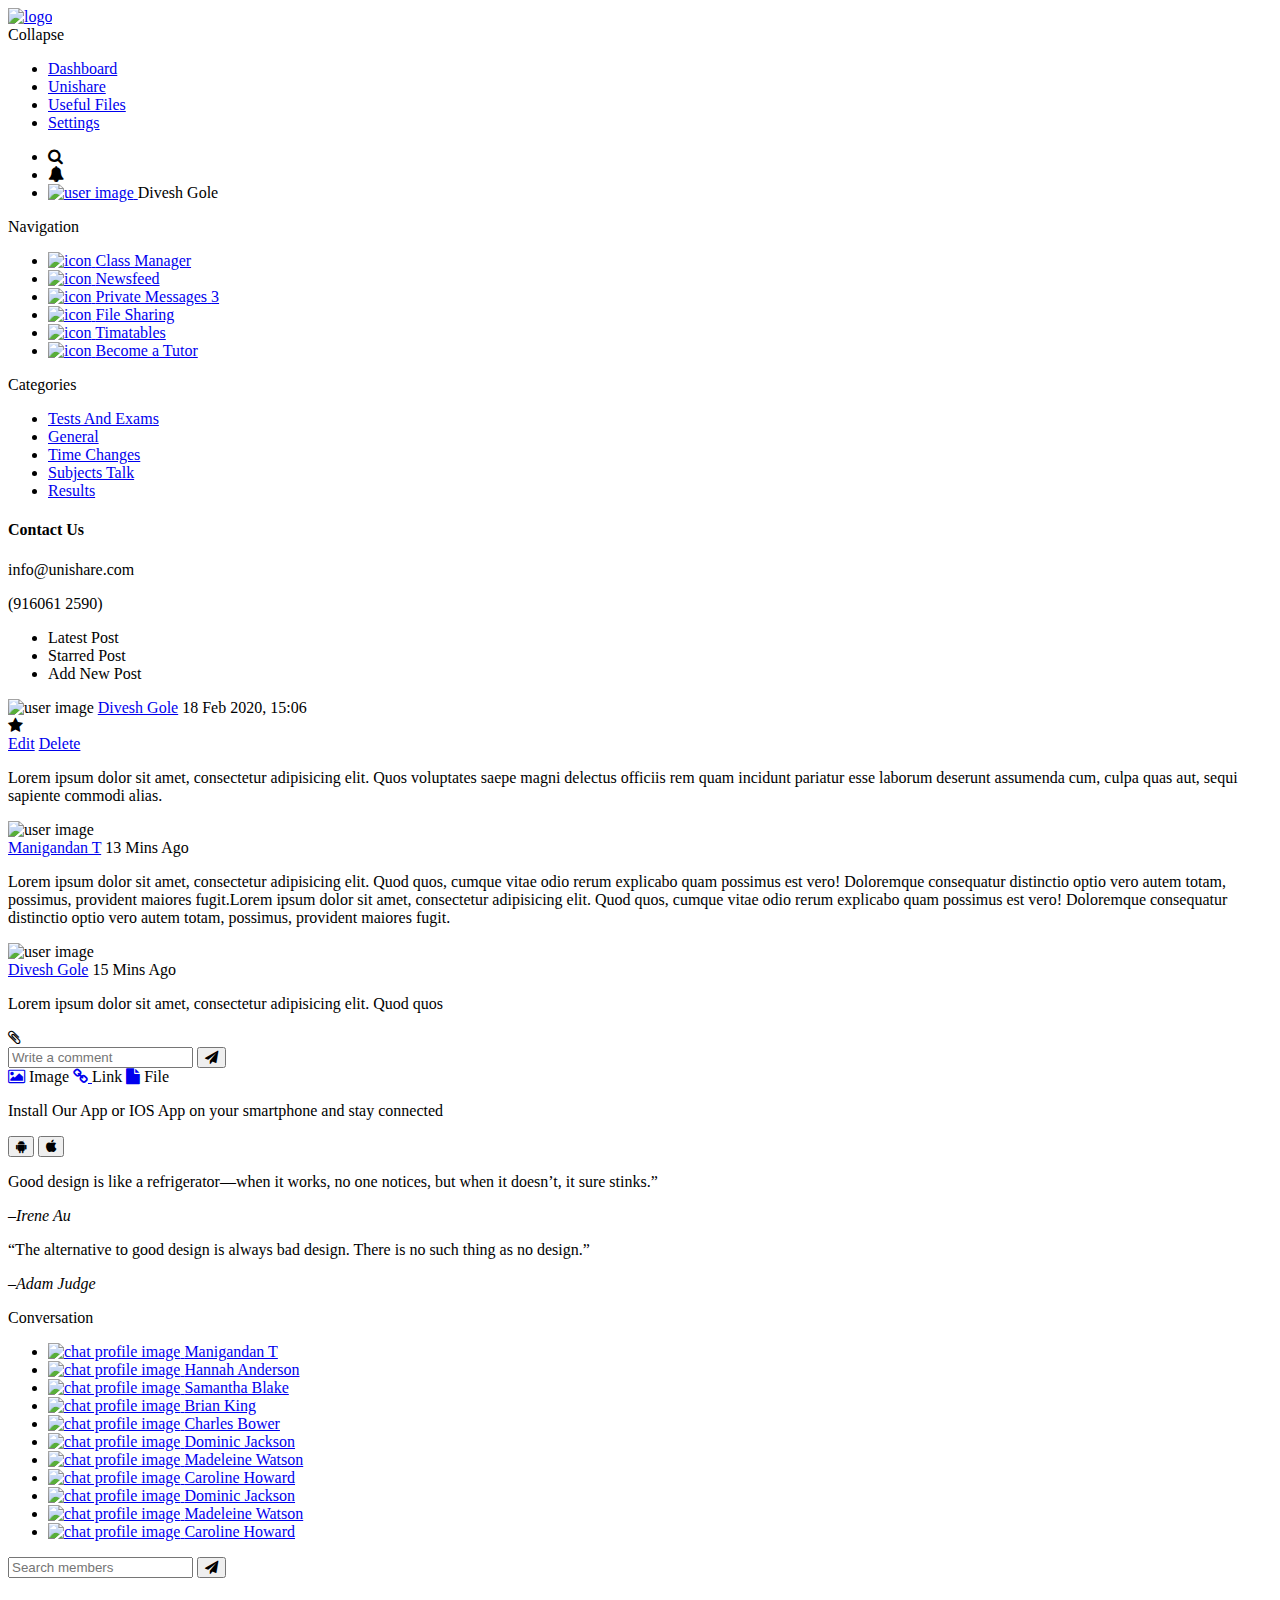
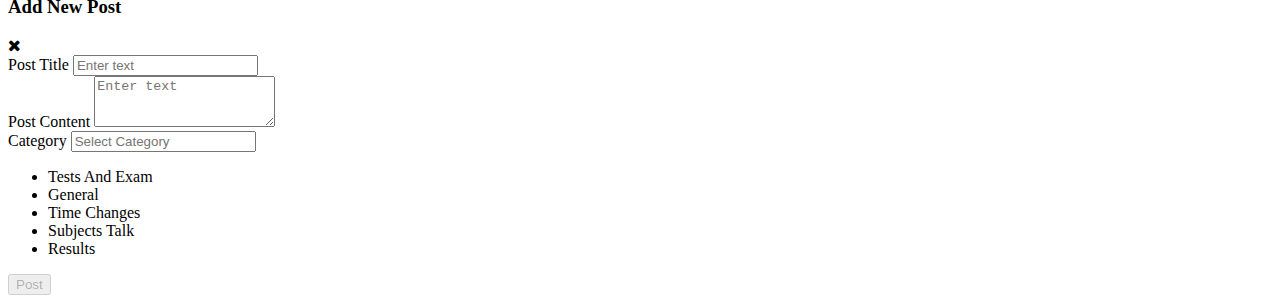
==== index.html @ 1795cf2d "Add files via upload" ====
<!DOCTYPE html>
<html lang="en">

<head>
    <title>Dashboard</title>

    <meta charset="UTF-8">
    <meta name="viewport" content="width=device-width, initial-scale=1">

    <link href="https://stackpath.bootstrapcdn.com/font-awesome/4.7.0/css/font-awesome.min.css" rel="stylesheet">
    <link href="css/owl.carousel.min.css" rel="stylesheet">
    <link href="css/owl.theme.default.min.css" rel="stylesheet">
    <link href="css/style.css" rel="stylesheet">
    <link href="css/responsive.css" rel="stylesheet">

</head>

<body>

    <div class="dashboard-wrap">
        <!-- Top Header -->
        <div class="dashboard-top-nav">
            <header>
                <nav class="d-flex align-items-center">
                    <div class="nav-block nav-block-1">
                        <div class="nav-block-wrap d-flex align-items-center">
                            <div class="db-logo">
                                <div class="db-logo-wrap">
                                    <a href="index.html"><img src="img/db-logo.png" alt="logo"></a>
                                </div>
                            </div>
                            <div class="db-collapse">
                                <div class="db-collapse-wrap d-flex align-items-center">
                                    <div class="collapse-icon">
                                        <span class="icon-bar"></span>
                                        <span class="icon-bar"></span>
                                        <span class="icon-bar"></span>
                                    </div>
                                    <div class="collapse-label text-uppercase">Collapse</div>
                                </div>
                            </div>
                        </div>
                    </div>
                    <div class="nav-block nav-block-2">
                        <div class="nav-block-wrap">
                            <div class="navbar-menu">
                                <ul class="d-flex align-items-center">
                                    <li class="active menu-item text-uppercase"><a href="#">Dashboard</a></li>
                                    <li class="menu-item text-uppercase"><a href="#">Unishare</a></li>
                                    <li class="menu-item text-uppercase"><a href="#">Useful Files</a></li>
                                    <li class="menu-item text-uppercase"><a href="#">Settings</a></li>
                                </ul>
                            </div>
                        </div>
                    </div>
                    <div class="nav-block nav-block-3">
                        <div class="nav-block-wrap">
                            <div class="navbar-menu">
                                <ul class="d-flex align-items-center justify-content-end">
                                    <li class="menu-item text-uppercase"><i class="fa fa-search" aria-hidden="true"></i></li>
                                    <li class="menu-item text-uppercase"><i class="fa fa-bell" aria-hidden="true"></i></li>
                                    <li class="menu-item text-uppercase d-flex align-items-center header-user-det p-l-15 p-0">
                                        <span class="user-image">
                                            <a href="#">
                                                <img src="img/lp-hero-img-2.jpeg" alt="user image">
                                            </a>
                                        </span>
                                        <span class="user-name">Divesh Gole</span>
                                    </li>
                                </ul>
                            </div>
                        </div>
                    </div>
                </nav>
            </header>
        </div>
        <!-- Top Header End -->

        <!-- Dashboard Sidebar & Content -->
        <div class="db-body-wrap">
            <div class="db-body-container">
                <!-- Dashboard Sidebar -->
                <div class="db-sidebar-wrap">
                    <div class="db-sidebar-container">
                        <div class="sidebar-content">
                            <!-- List Container -->
                            <div class="sidebar-list-wrap">
                                <div class="sidebar-list-header">
                                    <div class="sidebar-header-wrap">
                                        <p class="m-0 text-uppercase">Navigation</p>
                                    </div>
                                </div>
                                <div class="sidebar-list-content">
                                    <ul>
                                        <li><a href="#"><img src="img/class-manager-icon.png" alt="icon"> <span>Class Manager</span></a></li>
                                        <li class="active"><a href="#"><img src="img/newsfeed-icon.png" alt="icon"> <span>Newsfeed</span></a></li>
                                        <li><a href="#"><img src="img/message-icon.png" alt="icon"> <span>Private Messages</span> <span class="notify-label">3</span></a></li>
                                        <li><a href="#"><img src="img/file-sharing-icon.png" alt="icon"> <span>File Sharing</span></a></li>
                                        <li><a href="#"><img src="img/timetable-icon.png" alt="icon"> <span>Timatables</span></a></li>
                                        <li><a href="#"><img src="img/tutor-icon.png" alt="icon"> <span>Become a Tutor</span></a></li>
                                    </ul>
                                </div>
                            </div>
                            <!-- List Container End -->

                            <!-- List Container -->
                            <div class="sidebar-list-wrap" id="categories">
                                <div class="sidebar-list-header">
                                    <div class="sidebar-header-wrap">
                                        <p class="m-0 text-uppercase">Categories</p>
                                    </div>
                                </div>
                                <div class="sidebar-list-content">
                                    <ul>
                                        <li><a href="#"><span class="category-label"></span> <span>Tests And Exams</span></a></li>
                                        <li><a href="#"><span class="category-label"></span> <span>General</span></a></li>
                                        <li><a href="#"><span class="category-label"></span> <span>Time Changes</span> </a></li>
                                        <li><a href="#"><span class="category-label"></span> <span>Subjects Talk</span></a></li>
                                        <li><a href="#"><span class="category-label"></span> <span>Results</span></a></li>
                                    </ul>
                                </div>
                            </div>
                            <!-- List Container End -->

                            <div class="sidebar-footer">
                                <div class="sidebar-footer-wrap">
                                    <h4 class="text-uppercase">Contact Us</h4>
                                    <div>
                                        <p class="text-yppercase">info@unishare.com</p>
                                        <p>(916061 2590)</p>
                                    </div>
                                </div>
                            </div>
                        </div>
                    </div>
                </div>
                <!-- Dashboard Sidebar End -->

                <!-- Dashboard Content -->
                <div class="db-content-wrap">
                    <div class="db-content-container">

                        <!-- Dashboard Content Header -->
                        <div class="db-content-header">
                            <div class="db-content-header-wrap d-flex justify-content-between align-items-center">
                                <div class="db-content-post-options">
                                    <ul>
                                        <li class="active"><span class="text-uppercase">Latest Post</span></li>
                                        <li><span class="text-uppercase">Starred Post</span></li>
                                        <li class="add-new-post-btn"><span class="text-uppercase">Add New Post</span></li>
                                    </ul>
                                </div>
                                <div class="db-content-post-view-change d-flex align-items-center">
                                    <div class="post-grid-view active" title="Grid View">
                                        <div><span></span> <span></span></div>
                                        <div><span></span> <span></span></div>
                                        <div><span></span> <span></span></div>
                                    </div>
                                    <div class="post-list-view" title="List View">
                                        <div><span></span></div>
                                        <div><span></span></div>
                                        <div><span></span></div>
                                    </div>
                                </div>
                            </div>
                        </div>
                        <!-- Dashboard Content Header End -->

                        <!-- Dashboard Content Body -->
                        <div class="db-content-body">
                            <div class="db-content-body-wrap d-flex">

                                <!-- Post Content Card Block -->
                                <div class="db-content-post-block">

                                    <!-- Post Card Block -->
                                    <div class="post-block-wrap">
                                        <div class="card">
                                            <!-- Card Header -->
                                            <div class="card-header">
                                                <div class="post-author-det-wrap d-flex align-items-center justify-content-between">
                                                    <div class="post-author-det d-flex align-items-center">
                                                        <span class="author-image"><img src="img/thumbnail-img-7.jpeg" alt="user image"></span>
                                                        <span class="author-name text-capitalise"><a href="#">Divesh Gole</a></span>
                                                        <span class="post-date text-uppercase">18 Feb 2020, 15:06</span>
                                                    </div>
                                                    <div class="post-sub-det d-flex align-items-center">
                                                        <span class="post-star"><i class="fa fa-star" aria-hidden="true"></i></span>
                                                        <span class="post-category general"></span>
                                                        <span class="post-other-opt">
                                                            <div class="post-other-icon d-flex align-items-center">
                                                                <span></span>
                                                                <span></span>
                                                                <span></span>
                                                            </div>
                                                            <div class="post-opt-wrap">
                                                                <div class="post-opt-container">
                                                                    <span><a href="#">Edit</a></span>
                                                                    <span><a href="#">Delete</a></span>
                                                                </div>
                                                            </div>
                                                        </span>
                                                    </div>
                                                </div>
                                            </div>
                                            <!-- Card Header Ends -->

                                            <!-- Card Content -->
                                            <div class="card-content">
                                                <div class="post-content-wrap">
                                                    <p>Lorem ipsum dolor sit amet, consectetur adipisicing elit. Quos voluptates saepe magni delectus officiis rem quam incidunt pariatur esse laborum deserunt assumenda cum, culpa quas aut, sequi sapiente commodi alias.</p>
                                                </div>
                                            </div>
                                            <!-- Card Content Ends -->

                                            <!-- Card Comment -->
                                            <div class="card-comment">
                                                <div class="post-user-comment">
                                                    <!-- Comment Block View -->
                                                    <div class="comment-author-det d-flex">
                                                        <span class="author-image"><img src="img/thumbnail-img-2.jpg" alt="user image"></span>
                                                        <div class="commented-user-det">
                                                            <span class="comment-author-name text-capitalise"><a href="#">Manigandan T</a></span>
                                                            <span class="comment-date text-uppercase">13 Mins Ago</span>
                                                        </div>
                                                        <div class="commented-text">
                                                            <p>Lorem ipsum dolor sit amet, consectetur adipisicing elit. Quod quos, cumque vitae odio rerum explicabo quam possimus est vero! Doloremque consequatur distinctio optio vero autem totam, possimus, provident maiores fugit.Lorem ipsum dolor sit amet, consectetur adipisicing elit. Quod quos, cumque vitae odio rerum explicabo quam possimus est vero! Doloremque consequatur distinctio optio vero autem totam, possimus, provident maiores fugit.</p>
                                                        </div>
                                                    </div>
                                                    <!-- Comment Block View End -->
                                                    <!-- Comment Block View -->
                                                    <div class="comment-author-det d-flex">
                                                        <span class="author-image"><img src="img/thumbnail-img-1.jpeg" alt="user image"></span>
                                                        <div class="commented-user-det">
                                                            <span class="comment-author-name text-capitalise"><a href="#">Divesh Gole</a></span>
                                                            <span class="comment-date text-uppercase">15 Mins Ago</span>
                                                        </div>
                                                        <div class="commented-text">
                                                            <p>Lorem ipsum dolor sit amet, consectetur adipisicing elit. Quod quos</p>

                                                        </div>
                                                    </div>
                                                    <!-- Comment Block View End -->

                                                </div>
                                                <div class="comment-textarea-field">
                                                    <div class="comment-textarea-wrap d-flex align-items-center">
                                                        <div class="add-attachments">
                                                            <span class="d-flex align-items-center justify-content-center" title="Add attachment"><i class="fa fa-paperclip" aria-hidden="true"></i></span>
                                                        </div>
                                                        <div class="comment-form d-flex align-items-stretch">
                                                            <input type="text" class="form-control" placeholder="Write a comment">
                                                            <button type="submit" class="btn submit-comment"><i class="fa fa-paper-plane" aria-hidden="true"></i></button>
                                                        </div>
                                                        <div class="attachment-opt-wrap d-flex align-items-center">
                                                            <span class="attach-opt d-flex align-items-center justify-content-center">
                                                                <a href="#"><i class="fa fa-picture-o" aria-hidden="true"></i></a>
                                                                <span class="tooltip">Image</span>
                                                            </span>
                                                            <span class="attach-opt d-flex align-items-center justify-content-center">
                                                                <a href="#"><i class="fa fa-link" aria-hidden="true"></i>
                                                                </a>
                                                                <span class="tooltip">Link</span></span>
                                                            <span class="attach-opt d-flex align-items-center justify-content-center">
                                                                <a href="#"><i class="fa fa-file" aria-hidden="true"></i></a>
                                                                <span class="tooltip">File</span>
                                                            </span>
                                                        </div>
                                                    </div>
                                                </div>
                                            </div>
                                            <!-- Card Comment Ends -->
                                        </div>
                                    </div>
                                    <!-- Post Card Block End -->
                                </div>
                                <!-- Post Content Card Block End -->

                                <!-- Side Content Block -->
                                <div class="db-content-side-block">
                                    <div class="db-content-side-block-wrap">

                                        <!-- Slider Card Block -->
                                        <div class="side-block-wrap">
                                            <div class="card install-app-card">
                                                <div class="card-content p-0">
                                                    <div class="owl-carousel text-center side-block-carousel">
                                                        <div class="install-app-block text-center">
                                                            <p class="text-uppercase">Install Our App or IOS App on your smartphone and stay connected</p>
                                                            <div class="btn-group d-flex justify-content-center">
                                                                <button type="button" class="btn btn-android"><i class="fa fa-android" aria-hidden="true"></i></button>
                                                                <button type="button" class="btn btn-ios"><i class="fa fa-apple" aria-hidden="true"></i></button>
                                                            </div>
                                                        </div>
                                                        <div class="install-app-block text-center quote-text">
                                                            <p class="text-uppercase">Good design is like a refrigerator—when it works, no one notices, but when it doesn’t, it sure stinks.”</p>
                                                            <p><em>–Irene Au</em></p>
                                                        </div>
                                                        <div class="install-app-block text-center quote-text">
                                                            <p class="text-uppercase">“The alternative to good design is always bad design. There is no such thing as no design.”</p>
                                                            <p><em> –Adam Judge</em></p>
                                                        </div>
                                                    </div>
                                                </div>
                                            </div>
                                        </div>
                                        <!-- Slider Card Block End -->

                                        <!-- Conversation Block -->
                                        <div class="chat-list-wrap">
                                            <div class="chat-list-container">
                                                <div class="people-list-wrap">
                                                    <!-- Chat List Header Block -->
                                                    <div class="chat-list-header">
                                                        <p class="text-uppercase m-0">Conversation</p>
                                                    </div>
                                                    <!-- Chat List Header Block End -->
                                                    
                                                    <!-- Chat List View Block -->
                                                    <div class="chat-list-view">
                                                        <ul>
                                                            <li>
                                                                <a href="#" class="d-flex align-items-center justify-content-between">
                                                                    <span class="d-flex align-items-center">
                                                                        <span class="chat-image"><img src="img/avatar-1.png" alt="chat profile image"></span>
                                                                        <span class="chat-name">Manigandan T</span>
                                                                    </span>
                                                                    <span class="chat-present online"></span>
                                                                </a>
                                                            </li>
                                                            <li>
                                                                <a href="#" class="d-flex align-items-center justify-content-between">
                                                                    <span class="d-flex align-items-center">
                                                                        <span class="chat-image"><img src="img/avatar-2.png" alt="chat profile image"></span>
                                                                        <span class="chat-name">Hannah Anderson</span>
                                                                    </span>
                                                                    <span class="chat-present online"></span>
                                                                </a>
                                                            </li>
                                                            <li>
                                                                <a href="#" class="d-flex align-items-center justify-content-between">
                                                                    <span class="d-flex align-items-center">
                                                                        <span class="chat-image"><img src="img/avatar-3.png" alt="chat profile image"></span>
                                                                        <span class="chat-name">Samantha Blake</span>
                                                                    </span>
                                                                    <span class="chat-present online"></span>
                                                                </a>
                                                            </li>
                                                            <li>
                                                                <a href="#" class="d-flex align-items-center justify-content-between">
                                                                    <span class="d-flex align-items-center">
                                                                        <span class="chat-image"><img src="img/avatar-4.png" alt="chat profile image"></span>
                                                                        <span class="chat-name">Brian King</span>
                                                                    </span>
                                                                    <span class="chat-present online"></span>
                                                                </a>
                                                            </li>
                                                            <li>
                                                                <a href="#" class="d-flex align-items-center justify-content-between">
                                                                    <span class="d-flex align-items-center">
                                                                        <span class="chat-image"><img src="img/avatar-5.png" alt="chat profile image"></span>
                                                                        <span class="chat-name">Charles Bower</span>
                                                                    </span>
                                                                    <span class="chat-present online"></span>
                                                                </a>
                                                            </li>
                                                            <li>
                                                                <a href="#" class="d-flex align-items-center justify-content-between">
                                                                    <span class="d-flex align-items-center">
                                                                        <span class="chat-image"><img src="img/avatar-3.png" alt="chat profile image"></span>
                                                                        <span class="chat-name">Dominic Jackson</span>
                                                                    </span>
                                                                    <span class="chat-present offline"></span>
                                                                </a>
                                                            </li>
                                                            <li>
                                                                <a href="#" class="d-flex align-items-center justify-content-between">
                                                                    <span class="d-flex align-items-center">
                                                                        <span class="chat-image"><img src="img/avatar-2.png" alt="chat profile image"></span>
                                                                        <span class="chat-name">Madeleine Watson</span>
                                                                    </span>
                                                                    <span class="chat-present offline"></span>
                                                                </a>
                                                            </li>
                                                            <li>
                                                                <a href="#" class="d-flex align-items-center justify-content-between">
                                                                    <span class="d-flex align-items-center">
                                                                        <span class="chat-image"><img src="img/avatar-4.png" alt="chat profile image"></span>
                                                                        <span class="chat-name">Caroline Howard</span>
                                                                    </span>
                                                                    <span class="chat-present offline"></span>
                                                                </a>
                                                            </li>
                                                            <li>
                                                                <a href="#" class="d-flex align-items-center justify-content-between">
                                                                    <span class="d-flex align-items-center">
                                                                        <span class="chat-image"><img src="img/avatar-3.png" alt="chat profile image"></span>
                                                                        <span class="chat-name">Dominic Jackson</span>
                                                                    </span>
                                                                    <span class="chat-present offline"></span>
                                                                </a>
                                                            </li>
                                                            <li>
                                                                <a href="#" class="d-flex align-items-center justify-content-between">
                                                                    <span class="d-flex align-items-center">
                                                                        <span class="chat-image"><img src="img/avatar-2.png" alt="chat profile image"></span>
                                                                        <span class="chat-name">Madeleine Watson</span>
                                                                    </span>
                                                                    <span class="chat-present offline"></span>
                                                                </a>
                                                            </li>
                                                            <li>
                                                                <a href="#" class="d-flex align-items-center justify-content-between">
                                                                    <span class="d-flex align-items-center">
                                                                        <span class="chat-image"><img src="img/avatar-4.png" alt="chat profile image"></span>
                                                                        <span class="chat-name">Caroline Howard</span>
                                                                    </span>
                                                                    <span class="chat-present offline"></span>
                                                                </a>
                                                            </li>
                                                        </ul>
                                                    </div>
                                                    <!-- Chat List View Block End -->
                                                    
                                                    <!-- Chat List Search Block -->
                                                    <div class="chat-list-search">
                                                        <div class="form-group d-flex align-items-stretch m-0">
                                                            <span><input type="text" class="form-control" placeholder="Search members"></span>
                                                            <span><button type="button" class="btn chat-search-btn"><i class="fa fa-paper-plane"></i></button></span>
                                                        </div>
                                                    </div>
                                                    <!-- Chat List Search Block End -->
                                                </div>
                                            </div>
                                        </div>
                                        <!-- Conversation Block End -->
                                    </div>
                                </div>
                                <!-- Side Content Block End -->
                            </div>
                        </div>
                        <!-- Dashboard Content Body End -->
                    </div>
                </div>
                <!-- Dashboard Content End -->
            </div>
        </div>
        <!-- Dashboard Sidebar & Content End -->
    </div>


    <div class="add-new-post-modal modal" id="add_new_modal">
        <div class="modal-dialog modal-dialog-centered">
            <div class="modal-content">
                <div class="modal-header d-flex align-items-center justify-content-between">
                    <h3 class="m-0">Add New Post</h3>
                    <span class="close"><i class="fa fa-close" aria-hidden="true"></i></span>
                </div>
                <div class="modal-body">
                    <div class="add-new-post-wrap">
                        <form class="add-post-form" action="">
                            <div class="form-group">
                                <label class="control-label">Post Title</label>
                                <input type="text" id="post-title" class="form-control" placeholder="Enter text">
                            </div>
                            <div class="form-group">
                                <label class="control-label">Post Content</label>
                                <textarea class="form-control" id="post-content" rows="3" placeholder="Enter text"></textarea>
                            </div>

                            <div class="form-group d-flex">
                                <div class="col-6 category-select-wrap">
                                    <label class="control-label">Category</label>
                                    <input type="text" class="form-control select-category-input" id="post-category" placeholder="Select Category" autocomplete="off">
                                    <div class="category-select">
                                        <ul>
                                            <li><span class="category-label test-n-exams"></span><span>Tests And Exam</span></li>
                                            <li><span class="category-label general"></span><span>General</span></li>
                                            <li><span class="category-label time-changes"></span><span>Time Changes</span></li>
                                            <li><span class="category-label subjects-talk"></span><span>Subjects Talk</span></li>
                                            <li><span class="category-label results"></span><span>Results</span></li>
                                        </ul>
                                    </div>
                                </div>
                            </div>

                            <div class="form-group m-0">
                                <div class="post-submit-wrap">
                                    <button type="submit" class="btn post-submit" disabled="disabled">Post</button>
                                </div>
                            </div>
                        </form>
                    </div>
                </div>
            </div>
        </div>
    </div>


    <script src="https://code.jquery.com/jquery-3.4.1.min.js"></script>
    <script src="js/owl.carousel.min.js"></script>
    <script src="js/main.js"></script>

</body>

</html>
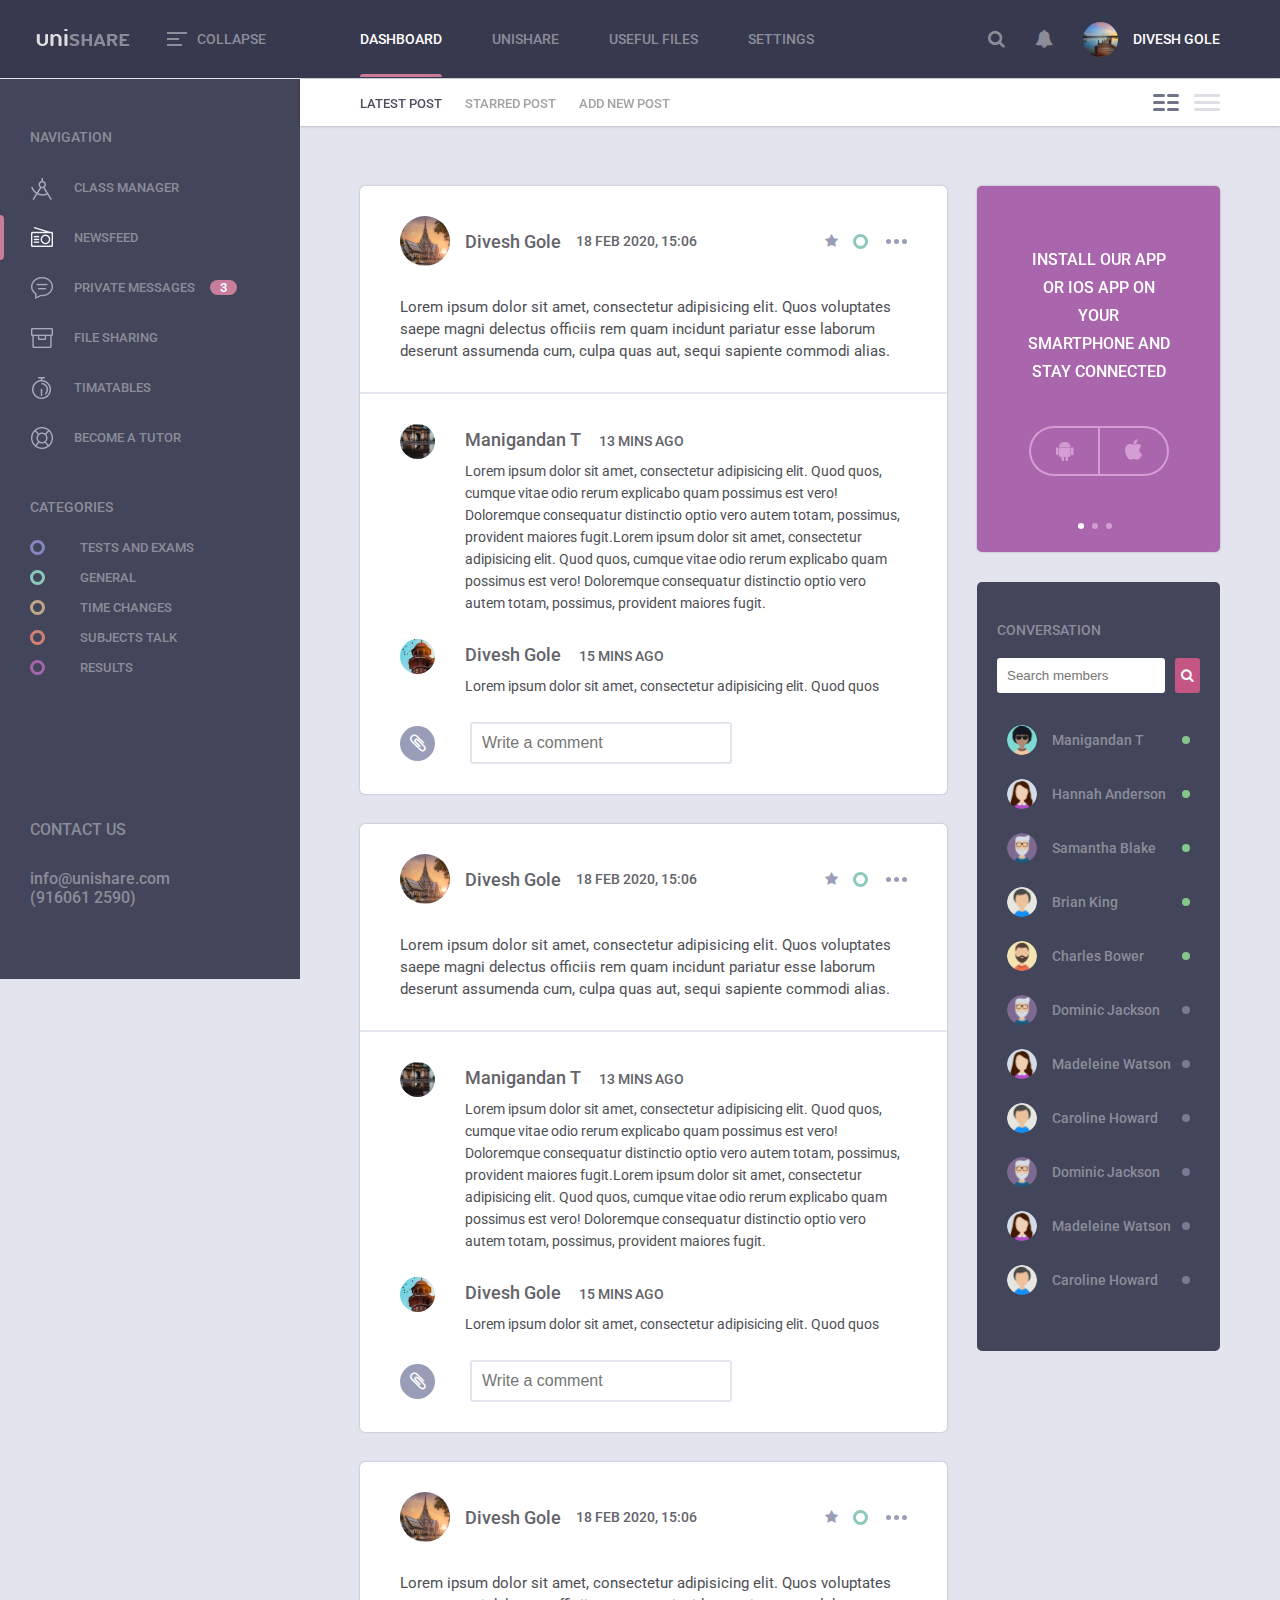
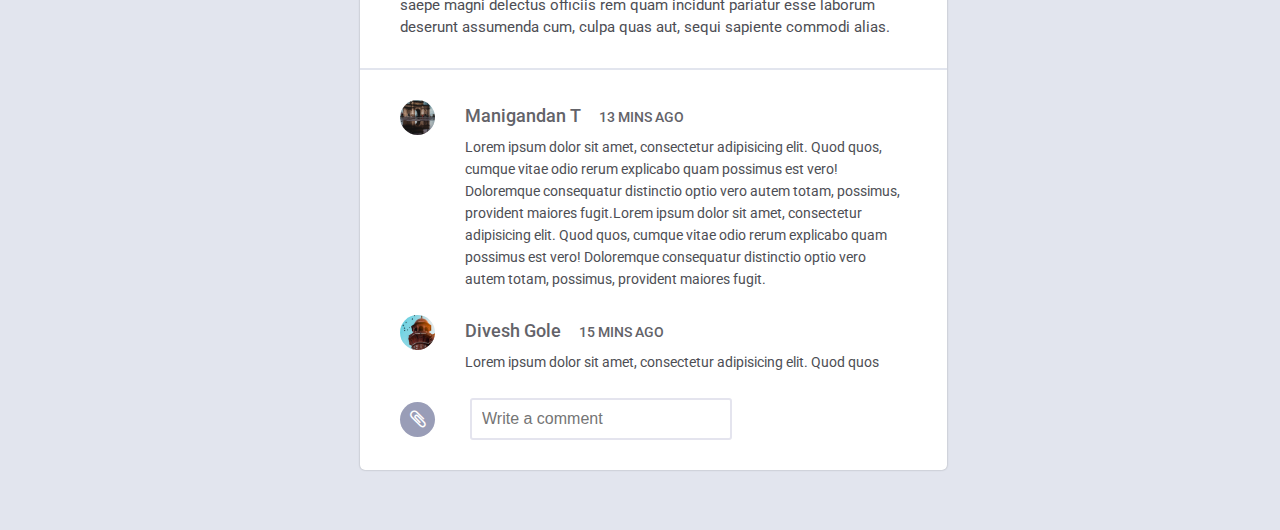
==== commit b802617a: "files updated" ====
--- a/index.html
+++ b/index.html
@@ -273,6 +273,208 @@
                                         </div>
                                     </div>
                                     <!-- Post Card Block End -->
+
+                                    <!-- Post Card Block -->
+                                    <div class="post-block-wrap">
+                                        <div class="card">
+                                            <!-- Card Header -->
+                                            <div class="card-header">
+                                                <div class="post-author-det-wrap d-flex align-items-center justify-content-between">
+                                                    <div class="post-author-det d-flex align-items-center">
+                                                        <span class="author-image"><img src="img/thumbnail-img-7.jpeg" alt="user image"></span>
+                                                        <span class="author-name text-capitalise"><a href="#">Divesh Gole</a></span>
+                                                        <span class="post-date text-uppercase">18 Feb 2020, 15:06</span>
+                                                    </div>
+                                                    <div class="post-sub-det d-flex align-items-center">
+                                                        <span class="post-star"><i class="fa fa-star" aria-hidden="true"></i></span>
+                                                        <span class="post-category general"></span>
+                                                        <span class="post-other-opt">
+                                                            <div class="post-other-icon d-flex align-items-center">
+                                                                <span></span>
+                                                                <span></span>
+                                                                <span></span>
+                                                            </div>
+                                                            <div class="post-opt-wrap">
+                                                                <div class="post-opt-container">
+                                                                    <span><a href="#">Edit</a></span>
+                                                                    <span><a href="#">Delete</a></span>
+                                                                </div>
+                                                            </div>
+                                                        </span>
+                                                    </div>
+                                                </div>
+                                            </div>
+                                            <!-- Card Header Ends -->
+
+                                            <!-- Card Content -->
+                                            <div class="card-content">
+                                                <div class="post-content-wrap">
+                                                    <p>Lorem ipsum dolor sit amet, consectetur adipisicing elit. Quos voluptates saepe magni delectus officiis rem quam incidunt pariatur esse laborum deserunt assumenda cum, culpa quas aut, sequi sapiente commodi alias.</p>
+                                                </div>
+                                            </div>
+                                            <!-- Card Content Ends -->
+
+                                            <!-- Card Comment -->
+                                            <div class="card-comment">
+                                                <div class="post-user-comment">
+                                                    <!-- Comment Block View -->
+                                                    <div class="comment-author-det d-flex">
+                                                        <span class="author-image"><img src="img/thumbnail-img-2.jpg" alt="user image"></span>
+                                                        <div class="commented-user-det">
+                                                            <span class="comment-author-name text-capitalise"><a href="#">Manigandan T</a></span>
+                                                            <span class="comment-date text-uppercase">13 Mins Ago</span>
+                                                        </div>
+                                                        <div class="commented-text">
+                                                            <p>Lorem ipsum dolor sit amet, consectetur adipisicing elit. Quod quos, cumque vitae odio rerum explicabo quam possimus est vero! Doloremque consequatur distinctio optio vero autem totam, possimus, provident maiores fugit.Lorem ipsum dolor sit amet, consectetur adipisicing elit. Quod quos, cumque vitae odio rerum explicabo quam possimus est vero! Doloremque consequatur distinctio optio vero autem totam, possimus, provident maiores fugit.</p>
+                                                        </div>
+                                                    </div>
+                                                    <!-- Comment Block View End -->
+                                                    <!-- Comment Block View -->
+                                                    <div class="comment-author-det d-flex">
+                                                        <span class="author-image"><img src="img/thumbnail-img-1.jpeg" alt="user image"></span>
+                                                        <div class="commented-user-det">
+                                                            <span class="comment-author-name text-capitalise"><a href="#">Divesh Gole</a></span>
+                                                            <span class="comment-date text-uppercase">15 Mins Ago</span>
+                                                        </div>
+                                                        <div class="commented-text">
+                                                            <p>Lorem ipsum dolor sit amet, consectetur adipisicing elit. Quod quos</p>
+
+                                                        </div>
+                                                    </div>
+                                                    <!-- Comment Block View End -->
+
+                                                </div>
+                                                <div class="comment-textarea-field">
+                                                    <div class="comment-textarea-wrap d-flex align-items-center">
+                                                        <div class="add-attachments">
+                                                            <span class="d-flex align-items-center justify-content-center" title="Add attachment"><i class="fa fa-paperclip" aria-hidden="true"></i></span>
+                                                        </div>
+                                                        <div class="comment-form d-flex align-items-stretch">
+                                                            <input type="text" class="form-control" placeholder="Write a comment">
+                                                            <button type="submit" class="btn submit-comment"><i class="fa fa-paper-plane" aria-hidden="true"></i></button>
+                                                        </div>
+                                                        <div class="attachment-opt-wrap d-flex align-items-center">
+                                                            <span class="attach-opt d-flex align-items-center justify-content-center">
+                                                                <a href="#"><i class="fa fa-picture-o" aria-hidden="true"></i></a>
+                                                                <span class="tooltip">Image</span>
+                                                            </span>
+                                                            <span class="attach-opt d-flex align-items-center justify-content-center">
+                                                                <a href="#"><i class="fa fa-link" aria-hidden="true"></i>
+                                                                </a>
+                                                                <span class="tooltip">Link</span></span>
+                                                            <span class="attach-opt d-flex align-items-center justify-content-center">
+                                                                <a href="#"><i class="fa fa-file" aria-hidden="true"></i></a>
+                                                                <span class="tooltip">File</span>
+                                                            </span>
+                                                        </div>
+                                                    </div>
+                                                </div>
+                                            </div>
+                                            <!-- Card Comment Ends -->
+                                        </div>
+                                    </div>
+                                    <!-- Post Card Block End -->
+
+                                    <!-- Post Card Block -->
+                                    <div class="post-block-wrap">
+                                        <div class="card">
+                                            <!-- Card Header -->
+                                            <div class="card-header">
+                                                <div class="post-author-det-wrap d-flex align-items-center justify-content-between">
+                                                    <div class="post-author-det d-flex align-items-center">
+                                                        <span class="author-image"><img src="img/thumbnail-img-7.jpeg" alt="user image"></span>
+                                                        <span class="author-name text-capitalise"><a href="#">Divesh Gole</a></span>
+                                                        <span class="post-date text-uppercase">18 Feb 2020, 15:06</span>
+                                                    </div>
+                                                    <div class="post-sub-det d-flex align-items-center">
+                                                        <span class="post-star"><i class="fa fa-star" aria-hidden="true"></i></span>
+                                                        <span class="post-category general"></span>
+                                                        <span class="post-other-opt">
+                                                            <div class="post-other-icon d-flex align-items-center">
+                                                                <span></span>
+                                                                <span></span>
+                                                                <span></span>
+                                                            </div>
+                                                            <div class="post-opt-wrap">
+                                                                <div class="post-opt-container">
+                                                                    <span><a href="#">Edit</a></span>
+                                                                    <span><a href="#">Delete</a></span>
+                                                                </div>
+                                                            </div>
+                                                        </span>
+                                                    </div>
+                                                </div>
+                                            </div>
+                                            <!-- Card Header Ends -->
+
+                                            <!-- Card Content -->
+                                            <div class="card-content">
+                                                <div class="post-content-wrap">
+                                                    <p>Lorem ipsum dolor sit amet, consectetur adipisicing elit. Quos voluptates saepe magni delectus officiis rem quam incidunt pariatur esse laborum deserunt assumenda cum, culpa quas aut, sequi sapiente commodi alias.</p>
+                                                </div>
+                                            </div>
+                                            <!-- Card Content Ends -->
+
+                                            <!-- Card Comment -->
+                                            <div class="card-comment">
+                                                <div class="post-user-comment">
+                                                    <!-- Comment Block View -->
+                                                    <div class="comment-author-det d-flex">
+                                                        <span class="author-image"><img src="img/thumbnail-img-2.jpg" alt="user image"></span>
+                                                        <div class="commented-user-det">
+                                                            <span class="comment-author-name text-capitalise"><a href="#">Manigandan T</a></span>
+                                                            <span class="comment-date text-uppercase">13 Mins Ago</span>
+                                                        </div>
+                                                        <div class="commented-text">
+                                                            <p>Lorem ipsum dolor sit amet, consectetur adipisicing elit. Quod quos, cumque vitae odio rerum explicabo quam possimus est vero! Doloremque consequatur distinctio optio vero autem totam, possimus, provident maiores fugit.Lorem ipsum dolor sit amet, consectetur adipisicing elit. Quod quos, cumque vitae odio rerum explicabo quam possimus est vero! Doloremque consequatur distinctio optio vero autem totam, possimus, provident maiores fugit.</p>
+                                                        </div>
+                                                    </div>
+                                                    <!-- Comment Block View End -->
+                                                    <!-- Comment Block View -->
+                                                    <div class="comment-author-det d-flex">
+                                                        <span class="author-image"><img src="img/thumbnail-img-1.jpeg" alt="user image"></span>
+                                                        <div class="commented-user-det">
+                                                            <span class="comment-author-name text-capitalise"><a href="#">Divesh Gole</a></span>
+                                                            <span class="comment-date text-uppercase">15 Mins Ago</span>
+                                                        </div>
+                                                        <div class="commented-text">
+                                                            <p>Lorem ipsum dolor sit amet, consectetur adipisicing elit. Quod quos</p>
+
+                                                        </div>
+                                                    </div>
+                                                    <!-- Comment Block View End -->
+
+                                                </div>
+                                                <div class="comment-textarea-field">
+                                                    <div class="comment-textarea-wrap d-flex align-items-center">
+                                                        <div class="add-attachments">
+                                                            <span class="d-flex align-items-center justify-content-center" title="Add attachment"><i class="fa fa-paperclip" aria-hidden="true"></i></span>
+                                                        </div>
+                                                        <div class="comment-form d-flex align-items-stretch">
+                                                            <input type="text" class="form-control" placeholder="Write a comment">
+                                                            <button type="submit" class="btn submit-comment"><i class="fa fa-paper-plane" aria-hidden="true"></i></button>
+                                                        </div>
+                                                        <div class="attachment-opt-wrap d-flex align-items-center">
+                                                            <span class="attach-opt d-flex align-items-center justify-content-center">
+                                                                <a href="#"><i class="fa fa-picture-o" aria-hidden="true"></i></a>
+                                                                <span class="tooltip">Image</span>
+                                                            </span>
+                                                            <span class="attach-opt d-flex align-items-center justify-content-center">
+                                                                <a href="#"><i class="fa fa-link" aria-hidden="true"></i>
+                                                                </a>
+                                                                <span class="tooltip">Link</span></span>
+                                                            <span class="attach-opt d-flex align-items-center justify-content-center">
+                                                                <a href="#"><i class="fa fa-file" aria-hidden="true"></i></a>
+                                                                <span class="tooltip">File</span>
+                                                            </span>
+                                                        </div>
+                                                    </div>
+                                                </div>
+                                            </div>
+                                            <!-- Card Comment Ends -->
+                                        </div>
+                                    </div>
+                                    <!-- Post Card Block End -->
                                 </div>
                                 <!-- Post Content Card Block End -->
 
@@ -309,13 +511,13 @@
                                         <!-- Conversation Block -->
                                         <div class="chat-list-wrap">
                                             <div class="chat-list-container">
-                                                <div class="people-list-wrap">
+                                                <div class="people-list-wrap d-flex flex-column">
                                                     <!-- Chat List Header Block -->
                                                     <div class="chat-list-header">
                                                         <p class="text-uppercase m-0">Conversation</p>
                                                     </div>
                                                     <!-- Chat List Header Block End -->
-                                                    
+
                                                     <!-- Chat List View Block -->
                                                     <div class="chat-list-view">
                                                         <ul>
@@ -418,15 +620,16 @@
                                                                     <span class="chat-present offline"></span>
                                                                 </a>
                                                             </li>
+                                                            <li id="no-result"></li>
                                                         </ul>
                                                     </div>
                                                     <!-- Chat List View Block End -->
-                                                    
+
                                                     <!-- Chat List Search Block -->
                                                     <div class="chat-list-search">
                                                         <div class="form-group d-flex align-items-stretch m-0">
-                                                            <span><input type="text" class="form-control" placeholder="Search members"></span>
-                                                            <span><button type="button" class="btn chat-search-btn"><i class="fa fa-paper-plane"></i></button></span>
+                                                            <span><input type="text" class="form-control chat-search-input" placeholder="Search members"></span>
+                                                            <span><button type="button" class="btn chat-search-btn"><i class="fa fa-search"></i></button></span>
                                                         </div>
                                                     </div>
                                                     <!-- Chat List Search Block End -->
@@ -449,6 +652,7 @@
     </div>
 
 
+    <!-- Add New Post Modal -->
     <div class="add-new-post-modal modal" id="add_new_modal">
         <div class="modal-dialog modal-dialog-centered">
             <div class="modal-content">
@@ -495,6 +699,8 @@
             </div>
         </div>
     </div>
+    <!-- Add New Post Modal End -->
+
 
 
     <script src="https://code.jquery.com/jquery-3.4.1.min.js"></script>
--- a/css/style.css
+++ b/css/style.css
@@ -0,0 +1,1537 @@
+@import url('https://fonts.googleapis.com/css?family=Roboto:300,400,500,700&display=swap');
+@import url('https://fonts.googleapis.com/css?family=Catamaran:400,500,600&display=swap');
+
+body {
+    margin: 0;
+    padding: 0;
+    font-family: 'Roboto', sans-serif;
+    font-size: 14px;
+    font-weight: 500;
+    background: #e2e5ee;
+    -webkit-transition: all .3s ease;
+    transition: all .3s ease;
+}
+
+* {
+    margin: 0;
+    padding: 0;
+    -webkit-box-sizing: border-box;
+    box-sizing: border-box;
+}
+
+:root {
+    --top-header-bg: #37394e;
+    --sidebar-bg: #43455a;
+    --text-gray: #8b8d9a;
+    --text-m-gray: #4d4e54;
+    ;
+}
+
+/*---- Common Style ----*/
+
+[type=button],
+[type=reset],
+[type=submit],
+button {
+    -webkit-appearance: button;
+}
+
+button:disabled {
+    opacity: 0.7;
+    cursor: not-allowed;
+}
+
+.hide {
+    display: none;
+}
+
+.btn {
+    cursor: pointer;
+}
+
+.close {
+    font-size: 16px;
+    color: #ccc;
+    cursor: pointer;
+}
+
+.close:hover {
+    color: #000;
+
+}
+
+.v-hidden {
+    visibility: hidden;
+    opacity: 0;
+}
+
+.v-visible {
+    visibility: visible;
+    opacity: 1;
+}
+
+.pull-right {
+    float: right;
+}
+
+.col-6 {
+    width: 50%;
+}
+
+.flex-column {
+    -webkit-box-orient: vertical;
+    -webkit-box-direction: normal;
+    -ms-flex-direction: column;
+    flex-direction: column;
+}
+
+.d-inline-block {
+    display: inline-block;
+}
+
+.d-flex {
+    display: -webkit-box;
+    display: -ms-flexbox;
+    display: flex;
+    -ms-flex-wrap: wrap;
+    flex-wrap: wrap;
+}
+
+.d-inline-flex {
+    display: -webkit-inline-box;
+    display: -ms-inline-flexbox;
+    display: inline-flex;
+}
+
+.align-items-center {
+    -webkit-box-align: center;
+    -ms-flex-align: center;
+    align-items: center;
+}
+
+.align-items-stretch {
+    -webkit-box-align: stretch;
+    -ms-flex-align: stretch;
+    align-items: stretch;
+}
+
+.justify-content-center {
+    -webkit-box-pack: center;
+    -ms-flex-pack: center;
+    justify-content: center;
+}
+
+.justify-content-between {
+    -webkit-box-pack: justify;
+    -ms-flex-pack: justify;
+    justify-content: space-between;
+}
+
+.justify-content-end {
+    -webkit-box-pack: end;
+    -ms-flex-pack: end;
+    justify-content: flex-end;
+}
+
+.lp-btn {
+    text-decoration: none;
+    outline: none;
+    padding: 12px 25px;
+    background: #000;
+    color: #fff;
+    display: inline-block;
+    font-size: 13px;
+    min-width: 200px;
+    border: 2px solid #000;
+    -webkit-transition: .5s ease;
+    transition: .5s ease;
+}
+
+.form-group {
+    margin-bottom: 20px;
+}
+
+.form-control {
+    padding: 10px;
+    background: #fff;
+    border: 1px solid #999;
+    border-radius: 3px;
+    outline: none;
+}
+
+.control-label {
+    display: block;
+    margin-bottom: 10px;
+    font-size: 15px;
+    color: var(--text-m-gray);
+}
+
+.text-right {
+    text-align: right;
+}
+
+.text-left {
+    text-align: left;
+}
+
+.text-center {
+    text-align: center;
+}
+
+.container {
+    max-width: 100%;
+    width: 1170px;
+    margin: auto;
+}
+
+.container-fluid {
+    padding-right: 20px;
+    padding-left: 20px;
+}
+
+.text-uppercase {
+    text-transform: uppercase;
+}
+
+.text-capitalise {
+    text-transform: capitalize;
+}
+
+.font-10 {
+    font-size: 10px;
+}
+
+.font-12 {
+    font-size: 12px;
+}
+
+.font-40 {
+    font-size: 40px;
+}
+
+.p-0 {
+    padding: 0 !important;
+}
+
+.p-l-15 {
+    padding-left: 15px !important;
+}
+
+.m-0 {
+    margin: 0 !important;
+}
+
+.m-t-5 {
+    margin-top: 5px;
+}
+
+::-webkit-scrollbar {
+    width: 4px;
+    height: 2px;
+    background: transparent;
+}
+
+::-webkit-scrollbar-thumb {
+    width: 4px;
+    border-radius: 20px;
+    background: #000;
+}
+
+/*---- Common Style End ----*/
+
+/*---- Modal Style ----*/
+.modal {
+    position: fixed;
+    top: 0;
+    left: 0;
+    right: 0;
+    bottom: 0;
+    z-index: 1099;
+    width: 100%;
+    height: 100%;
+    overflow: hidden;
+    background: rgba(0, 0, 0, 0.5);
+    display: none;
+    -webkit-transition: .4s ease;
+    transition: .4s ease;
+}
+
+.modal.show {
+    display: block;
+}
+
+.modal-dialog {
+    width: 500px;
+    position: relative;
+    margin: 1.75rem auto;
+    pointer-events: none;
+}
+
+.modal-dialog-centered {
+    display: -webkit-box;
+    display: -ms-flexbox;
+    display: flex;
+    -webkit-box-align: center;
+    -ms-flex-align: center;
+    align-items: center;
+    min-height: calc(100% - 3.5rem);
+}
+
+.modal-content {
+    position: relative;
+    background-color: #fff;
+    width: 100%;
+    pointer-events: auto;
+    border-radius: 3px;
+    outline: 0;
+}
+
+.modal-header {
+    padding: 15px;
+    border-bottom: 1px solid #eee;
+}
+
+.modal-body {
+    padding: 15px;
+}
+
+/*---- Modal Style End ----*/
+
+/*---- Card Style ----*/
+.card {
+    display: block;
+    position: relative;
+    background: #fff;
+    border-radius: 5px;
+    height: auto;
+    max-width: 100%;
+    margin-bottom: 30px;
+    -webkit-box-shadow: 0 0 2px rgba(0, 0, 0, 0.3);
+    box-shadow: 0 0 2px rgba(0, 0, 0, 0.3);
+}
+
+.card-header {
+    padding: 30px 40px 15px;
+    border-radius: 5px 5px 0 0;
+}
+
+.card-content {
+    padding: 15px 40px 30px;
+}
+
+.card-comment {
+    padding: 30px 40px;
+    border-top: 2px solid #e2e5ee;
+}
+
+/*---- Card Style End ----*/
+
+
+/*---- Top Navigation ----*/
+
+.dashboard-top-nav header {
+    background: var(--top-header-bg);
+    position: fixed;
+    width: 100%;
+    top: 0;
+    left: 0;
+    z-index: 999;
+}
+
+.dashboard-top-nav header .nav-block-1 .nav-block-wrap {
+    padding: 27px 30px;
+    width: 300px;
+}
+
+.dashboard-top-nav header .nav-block-3 {
+    width: 400px;
+    padding: 0 60px 0 0;
+}
+
+.dashboard-top-nav header .nav-block-2 {
+    width: calc(100% - 700px);
+}
+
+.dashboard-top-nav header .nav-block-2 .nav-block-wrap {
+    padding-left: 60px;
+}
+
+.dashboard-top-nav header .nav-block-2 .menu-item:not(:last-of-type) {
+    margin-right: 50px
+}
+
+.navbar-menu .menu-item {
+    list-style: none;
+    position: relative;
+}
+
+.navbar-menu .menu-item .fa,
+.navbar-menu .menu-item a {
+    text-decoration: none;
+    display: block;
+    color: #8b8d9a;
+    padding: 30px 0;
+}
+
+.nav-block-3 .navbar-menu .menu-item:not(.header-user-det)::after,
+.nav-block-2 .navbar-menu .menu-item::after {
+    content: '';
+    position: absolute;
+    left: 0;
+    bottom: 0;
+    width: 100%;
+    height: 3px;
+    background: transparent;
+    -webkit-transition: .5s;
+    transition: .5s;
+    -webkit-transform: scaleX(0);
+    transform: scaleX(0);
+    border-radius: 10px 10px 0 0;
+}
+
+.nav-block-3 .navbar-menu .menu-item:hover:not(.header-user-det)::after,
+.nav-block-2 .navbar-menu .menu-item.active::after,
+.nav-block-2 .navbar-menu .menu-item:hover::after {
+    background: #cb7b98;
+    -webkit-transform: scaleX(1);
+    transform: scaleX(1);
+    color: #fff;
+}
+
+.nav-block-3 .navbar-menu .menu-item:hover .fa,
+.navbar-menu .menu-item:hover a,
+.navbar-menu .menu-item.active a {
+    color: #fff;
+    -webkit-transition: 0.5s;
+    transition: 0.5s;
+}
+
+.db-collapse-wrap {
+    margin-left: 30px;
+    cursor: pointer;
+}
+
+.db-collapse .collapse-label {
+    color: #8b8d9a;
+}
+
+.db-collapse-wrap:hover .collapse-label {
+    color: #fff;
+}
+
+.db-collapse .collapse-icon {
+    width: 20px;
+    margin-right: 10px
+}
+
+.db-collapse .collapse-icon .icon-bar {
+    display: block;
+    width: 100%;
+    height: 2px;
+    margin-bottom: 4px;
+    background: #8b8d9a;
+}
+
+.db-collapse .collapse-icon .icon-bar:nth-of-type(1) {
+    -webkit-transition-delay: .1s;
+    transition-delay: .1s;
+}
+
+.db-collapse .collapse-icon .icon-bar:nth-of-type(2) {
+    width: 60%;
+    -webkit-transition-delay: .2s;
+    transition-delay: .2s;
+}
+
+.db-collapse .collapse-icon .icon-bar:nth-of-type(3) {
+    width: 75%;
+    margin: 0;
+    -webkit-transition-delay: .3s;
+    transition-delay: .3s;
+}
+
+.db-collapse-wrap:hover .icon-bar {
+    background: #fff;
+    -webkit-transition: all .5s ease;
+    -webkit-transition: all .3s ease;
+    transition: all .3s ease;
+}
+
+.header-user-det span {
+    display: inline-block;
+    color: #8b8d9a;
+}
+
+.nav-block-3 .navbar-menu .menu-item .fa {
+    color: #8b8d9a;
+    padding: 30px 15px;
+    font-size: 18px;
+}
+
+.header-user-det .user-image {
+    width: 35px;
+    height: 35px;
+    border-radius: 50%;
+    background: #8b8d9a;
+    overflow: hidden;
+    margin-right: 15px;
+}
+
+.header-user-det .user-image a {
+    padding: 0;
+    height: 100%;
+}
+
+.header-user-det .user-image img {
+    width: 100%;
+    height: 100%;
+    -o-object-fit: cover;
+    object-fit: cover;
+}
+
+.header-user-det .user-name {
+    color: #fff;
+}
+
+/*---- Top Navigation End ----*/
+
+/*---- Dashboard Content Container ----*/
+.db-body-container {
+    position: relative;
+    width: 100%;
+    min-height: calc(100vh - 79px);
+}
+
+/*---- Sidebar ----*/
+
+.db-sidebar-wrap {
+    position: fixed;
+    top: 79px;
+    left: 0;
+    width: 300px;
+    height: 100%;
+    background: var(--sidebar-bg);
+    padding: 50px 0px 100px;
+    overflow-y: auto;
+    -webkit-transition: all .3s ease;
+    transition: all .3s ease;
+}
+
+.db-sidebar-wrap::-webkit-scrollbar {
+    display: none;
+}
+
+.db-sidebar-wrap:hover::-webkit-scrollbar {
+    display: block;
+}
+
+/*==== When Collapse is Active ====*/
+
+.db-collapse-wrap.active .collapse-label {
+    color: #fff;
+}
+
+.db-content-wrap.full-view {
+    margin-left: 100px;
+    -webkit-transition: all .3s ease;
+    transition: all .3s ease;
+}
+
+.db-sidebar-wrap.collapsed .sidebar-list-header {
+    padding: 0;
+}
+
+.db-sidebar-wrap.collapsed .sidebar-footer {
+    word-break: break-all;
+    font-size: 13px;
+    padding: 100px 0 0;
+}
+
+.db-sidebar-wrap.collapsed::-webkit-scrollbar {
+    display: none;
+}
+
+.db-sidebar-wrap.collapsed {
+    width: 100px;
+    padding: 50px 0 100px;
+    text-align: center;
+    -webkit-transition: all .3s ease;
+    transition: all .3s ease;
+}
+
+.db-sidebar-wrap.collapsed .sidebar-list-content li a {
+    -webkit-box-orient: vertical;
+    -webkit-box-direction: normal;
+    -ms-flex-direction: column;
+    flex-direction: column;
+    text-align: center;
+    font-size: 12px;
+    -webkit-transition: all .3s ease;
+    transition: all .3s ease;
+}
+
+.db-sidebar-wrap.collapsed .sidebar-list-content li a .notify-label {
+    display: none;
+}
+
+.db-sidebar-wrap.collapsed .sidebar-list-content li a img {
+    margin-right: 0;
+}
+
+.db-sidebar-wrap.collapsed #categories .sidebar-list-content li a .category-label {
+    margin: 0 auto 10px;
+}
+
+/*==== When Collapse is Active End ====*/
+
+.sidebar-list-wrap {
+    margin-bottom: 40px;
+}
+
+.sidebar-list-header {
+    margin-bottom: 20px;
+    padding: 0 30px;
+}
+
+.sidebar-list-header p {
+    color: var(--text-gray);
+}
+
+.sidebar-list-content li {
+    list-style: none;
+    margin-bottom: 5px;
+    position: relative;
+}
+
+.sidebar-list-content li:hover::before,
+.sidebar-list-content li.active::before {
+    content: '';
+    position: absolute;
+    height: 100%;
+    width: 4px;
+    background: #c77e9b;
+    border-radius: 0 20px 20px 0;
+    top: 0;
+    left: 0;
+}
+
+.sidebar-list-content li a {
+    text-decoration: none;
+    color: var(--text-gray);
+    display: -webkit-box;
+    display: -ms-flexbox;
+    display: flex;
+    -webkit-box-align: center;
+    -ms-flex-align: center;
+    align-items: center;
+    margin-left: -6px;
+    padding: 5px 30px;
+    font-size: 13px;
+    text-transform: uppercase;
+}
+
+.sidebar-list-content li:hover a {
+    color: #fff;
+}
+
+.sidebar-list-content li a img {
+    margin-right: 15px;
+}
+
+.sidebar-list-content li a .notify-label {
+    display: inline-block;
+    background: #c77e9b;
+    border-radius: 24px;
+    padding: 0px 10px;
+    color: #fff;
+    margin-left: 15px;
+}
+
+#categories .sidebar-list-content li a {
+    margin-left: 0;
+}
+
+#categories .sidebar-list-content li a .category-label {
+    width: 15px;
+    height: 15px;
+    border-radius: 50%;
+    border: 3px solid #c77;
+    margin-right: 35px;
+    -webkit-transition: .5s ease;
+    transition: .5s ease;
+}
+
+#categories .sidebar-list-content li:nth-child(1) a .category-label,
+.test-n-exams {
+    border-color: #8587c0 !important;
+}
+
+#categories .sidebar-list-content li:nth-child(2) a .category-label,
+.general {
+    border-color: #8cc8bc !important;
+}
+
+#categories .sidebar-list-content li:nth-child(3) a .category-label,
+.time-changes {
+    border-color: #bfa889 !important;
+}
+
+#categories .sidebar-list-content li:nth-child(4) a .category-label,
+.subjects-talk {
+    border-color: #d28075 !important;
+}
+
+#categories .sidebar-list-content li:nth-child(5) a .category-label,
+.subjects-talk {
+    border-color: #a465ab !important;
+}
+
+#categories .sidebar-list-content li:nth-child(1):hover a .category-label {
+    background-color: #8587c0;
+}
+
+#categories .sidebar-list-content li:nth-child(2):hover a .category-label {
+    background-color: #8cc8bc;
+}
+
+#categories .sidebar-list-content li:nth-child(3):hover a .category-label {
+    background-color: #bfa889;
+}
+
+#categories .sidebar-list-content li:nth-child(4):hover a .category-label {
+    background-color: #d28075;
+}
+
+#categories .sidebar-list-content li:nth-child(5):hover a .category-label {
+    background-color: #a465ab;
+}
+
+
+.sidebar-footer {
+    color: var(--text-gray);
+    font-size: 16px;
+    padding: 100px 30px 0;
+}
+
+.sidebar-footer h4 {
+    margin-bottom: 30px;
+}
+
+/*---- Sidebar End ----*/
+
+/*---- Dashboard Content ----*/
+.db-content-wrap {
+    margin-left: 300px;
+    margin-top: 79px;
+    -webkit-transition: all .3s ease;
+    transition: all .3s ease;
+}
+
+.db-content-header {
+    background: #fff;
+    padding: 15px 60px;
+    position: -webkit-sticky;
+    position: sticky;
+    left: 300px;
+    top: 79px;
+    width: 100%;
+    z-index: 99;
+    -webkit-box-shadow: 0 0 3px rgba(0, 0, 0, 0.3);
+    box-shadow: 0 0 3px rgba(0, 0, 0, 0.3);
+}
+
+.db-content-body-wrap {
+    padding: 60px;
+}
+
+.db-content-body-wrap > div.db-content-post-block {
+    -webkit-box-flex: 1;
+    -ms-flex: 1 1 68%;
+    flex: 1 1 68%;
+    margin-right: 15px;
+    -webkit-transition: all .3s ease;
+    transition: all .3s ease;
+}
+
+.db-content-body-wrap > .db-content-post-block .post-block-wrap:last-of-type .card {
+    margin-bottom: 0;
+}
+
+.db-content-body-wrap > div.db-content-side-block {
+    -webkit-box-flex: 1;
+    -ms-flex: 1 1 28%;
+    flex: 1 1 28%;
+    width: 28%;
+    margin-left: 15px;
+    -webkit-transition: all .3s ease;
+    transition: all .3s ease;
+}
+
+
+.db-content-header .db-content-post-options li {
+    list-style: none;
+    display: inline-block;
+    margin-right: 20px;
+    font-size: 13px;
+    color: #a0a2a5;
+    cursor: pointer;
+}
+
+.db-content-header .db-content-post-options li:hover,
+.db-content-header .db-content-post-options li.active {
+    color: #4d4f61;
+}
+
+.db-content-post-view-change > div {
+    width: 26px;
+    cursor: pointer;
+    margin-right: 15px;
+    -webkit-transition: all .3s ease;
+    transition: all .3s ease;
+}
+
+.db-content-post-view-change > div.active span {
+    background: #6f7488;
+}
+
+.db-content-post-view-change > div:last-of-type {
+    margin: 0;
+}
+
+.db-content-post-view-change span {
+    background: #dedee6;
+    height: 3px;
+    border-radius: 20px;
+}
+
+.db-content-post-view-change .post-grid-view > div {
+    display: -webkit-box;
+    display: -ms-flexbox;
+    display: flex;
+    -webkit-box-pack: justify;
+    -ms-flex-pack: justify;
+    justify-content: space-between;
+    margin-bottom: 4px;
+    -webkit-transition: all .3s ease;
+    transition: all .3s ease;
+}
+
+.db-content-post-view-change .post-grid-view span {
+    display: inline-block;
+    width: 48%;
+    -webkit-transition: all .3s ease;
+    transition: all .3s ease;
+}
+
+.db-content-post-view-change .post-list-view span {
+    display: block;
+    margin-bottom: 4px;
+    -webkit-transition: all .3s ease;
+    transition: all .3s ease;
+}
+
+.db-content-post-view-change .post-grid-view > div:last-child,
+.db-content-post-view-change .post-list-view > div:last-child span {
+    margin: 0;
+}
+
+.db-content-post-view-change > div:hover span {
+    background: #6f7488;
+    -webkit-transition: .5s;
+    transition: .5s;
+}
+
+.post-sub-det .post-star {
+    color: #999db7;
+    -webkit-transition: all .3s ease;
+    transition: all .3s ease;
+}
+
+.post-sub-det .post-star:hover {
+    color: goldenrod;
+}
+
+.post-sub-det .post-other-icon {
+    cursor: pointer;
+    padding: 8px 0;
+}
+
+.post-sub-det .post-other-icon span {
+    width: 5px;
+    height: 5px;
+    background: #999db7;
+    border-radius: 50%;
+    margin-left: 3px;
+}
+
+.post-other-opt {
+    position: relative;
+}
+
+.post-other-opt .post-opt-wrap {
+    position: absolute;
+    right: -3px;
+    top: 30px;
+    min-width: 150px;
+    height: auto;
+    padding: 15px;
+    background: #fff;
+    -webkit-box-shadow: 0 0 3px rgba(0, 0, 0, 0.3);
+    box-shadow: 0 0 3px rgba(0, 0, 0, 0.3);
+    border-radius: 3px;
+    display: none;
+}
+
+.post-other-opt .post-opt-wrap::before {
+    content: '';
+    position: absolute;
+    top: -15px;
+    right: 8px;
+    border: 7px solid transparent;
+    border-bottom: 7px solid rgba(0, 0, 0, 0.3);
+}
+
+.post-other-opt .post-opt-wrap::after {
+    content: '';
+    position: absolute;
+    top: -14px;
+    right: 8px;
+    border: 7px solid transparent;
+    border-bottom: 7px solid #fff;
+}
+
+.post-other-opt .post-opt-container span {
+    display: block;
+}
+
+.post-other-opt .post-opt-container span a {
+    display: block;
+    text-decoration: none;
+    color: #636369;
+    padding-bottom: 10px;
+}
+
+.post-other-opt .post-opt-container span:last-of-type a {
+    padding: 0;
+}
+
+.post-other-opt .post-opt-container span a:hover {
+    color: #c52063;
+}
+
+/*---- Post Author Details ----*/
+.post-author-det .author-image {
+    display: inline-block;
+    width: 50px;
+    height: 50px;
+    border-radius: 50%;
+    background-color: #999db7;
+    overflow: hidden;
+}
+
+.post-author-det > span {
+    color: #636369;
+}
+
+.post-author-det > span:not(:last-of-type) {
+    margin-right: 15px;
+    font-size: 18px;
+}
+
+.post-author-det .author-image img {
+    width: 100%;
+    height: 100%;
+    -o-object-fit: cover;
+    object-fit: cover;
+}
+
+.post-sub-det > span:not(:first-of-type) {
+    margin-left: 15px;
+}
+
+.post-sub-det .post-category {
+    width: 15px;
+    height: 15px;
+    border-radius: 50%;
+    border: 3px solid #c77;
+    -webkit-transition: .5s ease;
+    transition: .5s ease;
+}
+
+/*---- Post Author Details End ----*/
+
+/*---- Post Content Details ----*/
+.post-content-wrap h1,
+h2,
+h3,
+h4,
+h5,
+h6 {
+    color: var(--text-gray);
+    margin-bottom: 5px;
+    font-weight: 500;
+}
+
+.post-content-wrap p {
+    font-size: 15px;
+    line-height: 22px;
+    color: var(--text-m-gray);
+    font-weight: 400;
+}
+
+/*---- Post Content Details End ----*/
+
+/*---- Post Comment Details ----*/
+
+.post-user-comment .comment-author-det {
+    margin-bottom: 25px;
+}
+
+.post-user-comment .comment-author-det > span,
+.post-user-comment .comment-author-det > div {
+    color: #636369;
+}
+
+.post-user-comment .comment-author-det .commented-user-det {
+    margin-bottom: 10px;
+    margin-top: 5px;
+}
+
+.post-user-comment .comment-author-det .commented-user-det > span:not(:last-of-type) {
+    margin-right: 15px;
+    font-size: 18px;
+}
+
+.post-user-comment .comment-author-det .author-image {
+    width: 35px;
+    height: 35px;
+    border-radius: 50%;
+    background-color: #999db7;
+    overflow: hidden;
+    margin-right: 30px !important;
+}
+
+.post-user-comment .comment-author-det .author-image img {
+    width: 100%;
+    height: 100%;
+    -o-object-fit: cover;
+    object-fit: cover;
+}
+
+.author-name > a,
+.comment-author-name > a {
+    text-decoration: none;
+    color: #636369;
+}
+
+.author-name > a:hover,
+.comment-author-name > a:hover {
+    color: #c52063;
+}
+
+.commented-text {
+    margin-left: 65px;
+}
+
+.commented-text p {
+    line-height: 22px;
+    font-weight: 400;
+    color: var(--text-m-gray);
+}
+
+/*---- Post Comment Details End ----*/
+
+/*---- Post Comment Textarea ----*/
+.comment-textarea-wrap {
+    position: relative;
+}
+
+.comment-textarea-wrap .add-attachments span {
+    width: 35px;
+    height: 35px;
+    border-radius: 50%;
+    background-color: #999db7;
+    margin-right: 35px;
+    cursor: pointer;
+}
+
+.comment-textarea-wrap .add-attachments span .fa {
+    font-size: 20px;
+    color: #fff;
+}
+
+.comment-textarea-wrap .comment-form {
+    -webkit-box-flex: 1;
+    -ms-flex: 1;
+    flex: 1;
+}
+
+.comment-textarea-wrap .comment-form .form-control {
+    background-color: transparent;
+    border: 2px solid #e4e4ee;
+    border-radius: 3px;
+    padding: 10px;
+    outline: 0;
+    -webkit-box-shadow: none;
+    box-shadow: none;
+    min-width: 60%;
+    font-size: 16px;
+}
+
+.comment-textarea-wrap .comment-form .form-control:focus {
+    border-color: #999db7;
+}
+
+.comment-textarea-wrap .submit-comment {
+    padding: 10px 20px;
+    border: 0;
+    background: #c77e9b;
+    -webkit-box-shadow: none;
+    box-shadow: none;
+    border-radius: 3px;
+    margin-left: 10px;
+    color: #fff;
+    cursor: pointer;
+    outline: none;
+    display: none;
+    position: relative;
+    overflow: hidden;
+}
+
+.comment-textarea-wrap .submit-comment:hover {
+    background: #c55582;
+}
+
+.comment-textarea-wrap .submit-comment .fa {
+    font-size: 15px;
+}
+
+.attachment-opt-wrap {
+    position: absolute;
+    visibility: hidden;
+    top: 4px;
+    left: 70px;
+}
+
+.attachment-opt-wrap > span {
+    background: #c77e9b;
+    height: 35px;
+    width: 35px;
+    border-radius: 50%;
+    font-size: 16px;
+    margin-right: 8px;
+    -webkit-transform: translateX(20px);
+    transform: translateX(20px);
+    visibility: hidden;
+    opacity: 0;
+}
+
+.attachment-opt-wrap .tooltip {
+    pointer-events: none;
+    position: absolute;
+    top: -25px;
+    display: inline-block;
+    padding: 2px 5px;
+    background: #000;
+    color: #fff;
+    border-radius: 3px;
+    visibility: hidden;
+    opacity: 0;
+    font-size: 13px;
+    -webkit-transform: translateY(20px);
+    transform: translateY(20px);
+    -webkit-transition: .4s ease;
+    transition: .4s ease;
+}
+
+.attachment-opt-wrap > span:hover .tooltip {
+    visibility: visible;
+    -webkit-transform: translateY(0);
+    transform: translateY(0);
+    opacity: 1;
+}
+
+.attachment-opt-wrap.active {
+    visibility: visible;
+}
+
+.attachment-opt-wrap.active > span {
+    -webkit-transform: translateX(0);
+    transform: translateX(0);
+    visibility: visible;
+    -webkit-transition: .5s ease;
+    transition: .5s ease;
+    opacity: 1;
+}
+
+.attachment-opt-wrap.active > span:nth-child(1) {
+    -webkit-transition-delay: .2s;
+    transition-delay: .2s
+}
+
+.attachment-opt-wrap.active > span:nth-child(2) {
+    -webkit-transition-delay: .3s;
+    transition-delay: .3s
+}
+
+.attachment-opt-wrap.active > span:nth-child(3) {
+    -webkit-transition-delay: .4s;
+    transition-delay: .4s
+}
+
+.attachment-opt-wrap .attach-opt a {
+    text-decoration: none;
+    color: #fff;
+}
+
+/*---- Post Comment Textarea End ----*/
+
+/*---- Dashboard Content End ----*/
+
+/*---- Dashboard Side Block Content ----*/
+
+.side-block-wrap .install-app-card {
+    padding: 60px 50px 20px;
+    background: #a966ad;
+    color: #fff;
+}
+
+.side-block-wrap .install-app-card p {
+    font-size: 16px;
+    line-height: 28px;
+}
+
+.side-block-wrap .install-app-card .btn {
+    background: transparent;
+    border: 2px solid #d49dd4;
+    -webkit-box-shadow: none;
+    box-shadow: none;
+    outline: 0;
+    padding: 10px 25px;
+    font-size: 22px;
+    color: #d49dd4;
+    cursor: pointer;
+    margin: 40px 0;
+}
+
+.side-block-wrap .install-app-card .quote-text {
+    font-family: 'Catamaran';
+}
+
+.side-block-wrap .install-app-card .btn:first-of-type {
+    border-radius: 25px 0 0 25px;
+    border-right: 0;
+}
+
+.side-block-wrap .install-app-card .btn:last-of-type {
+    border-radius: 0 25px 25px 0;
+}
+
+.side-block-wrap .owl-carousel button.owl-dot {
+    width: 6px;
+    height: 6px;
+    background: #d49dd4;
+    display: inline-block;
+    margin-right: 8px;
+    border-radius: 50%;
+    outline: 0;
+}
+
+.side-block-wrap .owl-carousel button.owl-dot.active {
+    background: #fff;
+}
+
+.chat-list-container {
+    background: var(--sidebar-bg);
+    border-radius: 5px;
+}
+
+.chat-list-header {
+    padding: 40px 20px 20px;
+    color: var(--text-gray);
+}
+
+.chat-list-view {
+    padding: 20px;
+    -webkit-box-ordinal-group: 4;
+    -ms-flex-order: 3;
+    order: 3;
+}
+
+.chat-list-search {
+    padding: 0 20px 0px;
+}
+
+.chat-list-search span {
+    -webkit-box-flex: 1;
+    -ms-flex: 1 1 auto;
+    flex: 1 1 auto;
+}
+
+.chat-list-search span:first-of-type {
+    width: 80%;
+}
+
+.chat-list-search span .form-control,
+.chat-list-search span .btn {
+    width: 100%;
+    height: 100%;
+    border-radius: 3px;
+    border: 0;
+    outline: none;
+    position: relative;
+    overflow: hidden;
+}
+
+.chat-list-search span:nth-child(2) {
+    width: 10%;
+    margin-left: 10px;
+}
+
+.chat-list-search span .btn {
+    -webkit-box-shadow: none;
+    box-shadow: none;
+    background: #c55582;
+    /*    background: #c55dcc;*/
+    color: #fff;
+}
+
+.chat-list-view li {
+    list-style: none;
+    padding: 12px 10px;
+    border-radius: 5px;
+}
+
+.chat-list-view li:hover {
+    background: #535567;
+}
+
+.chat-list-view li a {
+    text-decoration: none;
+    color: var(--text-gray);
+}
+
+.chat-list-view li a .chat-image {
+    width: 30px;
+    height: 30px;
+    border-radius: 50%;
+    overflow: hidden;
+    margin-right: 15px;
+}
+
+.chat-list-view li a .chat-image img {
+    width: 100%;
+    height: 100%;
+    -o-object-fit: cover;
+    object-fit: cover;
+}
+
+.chat-list-view li a .chat-name {
+    white-space: nowrap;
+    text-overflow: ellipsis;
+    overflow: hidden;
+    max-width: 125px;
+}
+
+.chat-list-view .chat-present,
+.chat-present {
+    width: 8px;
+    height: 8px;
+    border-radius: 50%;
+    background: #eee;
+}
+
+.chat-list-view .chat-present.online,
+.chat-present.online {
+    background: #85c68c;
+}
+
+.chat-list-view .chat-present.offline {
+    background: #797b92;
+}
+
+/*---- Dashboard Side Block Content End ----*/
+
+
+/*==== Change View Grid Or List ====*/
+
+.db-content-side-block.fixed {
+    position: fixed;
+}
+
+.db-content-side-block-wrap.list-view-active .side-block-wrap {
+    display: none;
+    -webkit-transition: all .3s ease;
+    transition: all .3s ease;
+}
+
+.db-content-side-block-wrap.list-view-active .chat-list-wrap {
+    position: fixed;
+    width: 330px;
+    right: 10px;
+    height: 60px;
+    bottom: 0;
+    overflow: hidden;
+    -webkit-transition: all .3s ease;
+    -webkit-transition: height .3s ease;
+    transition: height .3s ease;
+    z-index: 999;
+}
+
+.db-content-side-block-wrap.list-view-active .chat-list-header {
+    padding: 24px 30px 0px;
+    -webkit-transition: all .3s ease;
+    transition: all .3s ease;
+    color: #fff;
+    cursor: pointer;
+}
+
+.db-content-side-block-wrap.list-view-active .chat-list-view {
+    -webkit-box-ordinal-group: 3;
+    -ms-flex-order: 2;
+    order: 2;
+}
+
+.db-content-side-block-wrap.list-view-active .chat-list-search {
+    -webkit-box-ordinal-group: 4;
+    -ms-flex-order: 3;
+    order: 3;
+    padding: 0 20px 20px;
+}
+
+.chat-list-wrap.show {
+    height: auto !important;
+    -webkit-transition: height .3s ease;
+    transition: height .3s ease;
+}
+
+.chat-list-wrap.show .chat-list-container {
+    -webkit-box-shadow: 0 0 10px rgba(0, 0, 0, 0.5);
+    box-shadow: 0 0 10px rgba(0, 0, 0, 0.5);
+    border-radius: 5px 5px 0 0;
+}
+
+.chat-list-wrap.show .chat-list-view ul {
+    height: 450px;
+    overflow-y: auto;
+}
+
+/*==== Change View Grid Or List End ====*/
+
+/*---- Dashboard Content Container End ----*/
+
+/*---- Add New Post Modal ----*/
+.add-new-post-modal.modal .modal-content {
+    -webkit-transform: scale(1.5);
+    transform: scale(1.5);
+    -webkit-transition: .5s ease;
+    transition: .5s ease;
+}
+
+.add-new-post-modal.modal.show .modal-content {
+    -webkit-transform: scale(1);
+    transform: scale(1);
+    -webkit-transition: .5s ease;
+    transition: .5s ease;
+    visibility: visible;
+    opacity: 1;
+}
+
+.add-new-post-modal .modal-header h3 {
+    color: #000;
+}
+
+.add-post-form .form-control {
+    border: 2px solid #ccc;
+    width: 100%;
+    font-size: 15px;
+}
+
+.add-post-form textarea.form-control {
+    font-family: 'Roboto', sans-serif;
+}
+
+.category-select-wrap {
+    position: relative;
+}
+
+.category-select-wrap .category-select {
+    position: absolute;
+    width: 100%;
+    height: auto;
+    background: #fff;
+    -webkit-box-shadow: 0 0 3px rgba(0, 0, 0, 0.3);
+    box-shadow: 0 0 3px rgba(0, 0, 0, 0.3);
+    border-radius: 3px;
+    border: 2px solid #ccc;
+    border-top: 0;
+    max-height: 250px;
+    overflow-y: auto;
+    pointer-events: none;
+    display: none;
+    z-index: 99;
+}
+
+.category-select-wrap .category-select li {
+    list-style: none;
+    padding: 8px;
+    pointer-events: auto;
+    cursor: pointer;
+}
+
+.category-select-wrap .category-select li:hover {
+    background: #eee;
+}
+
+.category-select .category-label {
+    width: 15px;
+    height: 15px;
+    border-radius: 50%;
+    border: 3px solid #c77;
+    margin-right: 15px;
+    -webkit-transition: .5s ease;
+    transition: .5s ease;
+    display: inline-block;
+}
+
+.post-submit-wrap .btn {
+    padding: 8px 20px;
+    font-size: 16px;
+    border: 0;
+    border-radius: 3px;
+    outline: 0;
+    -webkit-box-shadow: 0 0 3px rgba(0, 0, 0, 0.3);
+    box-shadow: 0 0 3px rgba(0, 0, 0, 0.3);
+    background: #a966ad;
+    color: #fff;
+    position: relative;
+    overflow: hidden;
+    -webkit-transition: .4s ease;
+    transition: .4s ease;
+}
+
+.post-submit-wrap .btn:not([disabled])::after,
+.chat-list-search span .btn::after,
+.comment-textarea-wrap .submit-comment::after {
+    content: '';
+    position: absolute;
+    top: 0;
+    left: 0;
+    width: 100%;
+    height: 100%;
+    background: -webkit-gradient(linear, right top, left top, color-stop(43%, rgba(233, 233, 233, 0.5)), color-stop(90%, transparent));
+    background: linear-gradient(to left, rgba(233, 233, 233, 0.5) 43%, transparent 90%);
+    -webkit-transform: skewX(-20deg) translateX(-150%);
+    transform: skewX(-20deg) translateX(-150%);
+    -webkit-transition: .4s ease;
+    transition: .4s ease;
+}
+
+.post-submit-wrap .btn:hover::after,
+.chat-list-search span .btn:hover::after,
+.comment-textarea-wrap .submit-comment:hover::after {
+    -webkit-transform: skewX(-20deg) translateX(100%);
+    transform: skewX(-20deg) translateX(100%);
+}
+
+/*---- Add New Post Modal End ----*/
--- a/css/responsive.css
+++ b/css/responsive.css
@@ -0,0 +1,315 @@
+@media only screen and (min-width: 600px) {
+    .lp-share-icon {
+        -webkit-transform: translateX(100px);
+        transform: translateX(100px);
+        -webkit-transition: .5s ease;
+        transition: .5s ease;
+        -webkit-transition-delay: 2.2s;
+        transition-delay: 2.2s;
+    }
+
+    .lp-share-icon.social-open {
+        -webkit-transform: translateX(0px);
+        transform: translateX(0px);
+        -webkit-transition-delay: .2s;
+        transition-delay: .2s;
+    }
+
+}
+
+
+
+@media only screen and (device-width: 768px) {
+    .lp-hero--img {
+        padding: 0 20px;
+    }
+}
+
+@media only screen and (max-width: 1024px) {
+
+    .lp-thumbnail-box .thumbnail-link {
+        bottom: 0px;
+    }
+}
+
+@media only screen and (max-width: 768px) {
+    .country-desc p {
+        max-height: 135px;
+        overflow: hidden;
+        position: relative;
+    }
+
+    .country-desc p::after {
+        content: '';
+        position: absolute;
+        left: 0;
+        bottom: 0;
+        height: 15px;
+        width: 100%;
+        background: -webkit-gradient(linear, left top, left bottom, from(transparent), to(rgb(255, 255, 255)));
+        background: linear-gradient(transparent, rgb(255, 255, 255));
+    }
+
+    .owl-prev {
+        left: 8px;
+    }
+
+    .owl-next {
+        right: 8px;
+    }
+
+    .lp-cd--wrap {
+        padding: 60px 20px;
+    }
+
+    .instagram-pics-wrap > div,
+    .lp-thumbnail-box .thumbnail {
+        height: 250px;
+    }
+
+    .instagram-pics-wrap .instagram-link a {
+        padding: 5px 20px;
+    }
+
+    .tab-content > div {
+        padding: 0px 20px 30px 0;
+    }
+
+    .lp-country--wrap {
+        padding-left: 20px;
+        top: -200px;
+    }
+
+    .country-search-wrap > form,
+    .country-search-wrap > div {
+        -webkit-box-flex: 0;
+        -ms-flex: 0 1 50%;
+        flex: 0 1 50%;
+    }
+
+    .footer-container.container-fluid {
+        padding: 0 20px;
+    }
+
+    .footer-container .col {
+        -webkit-box-flex: 1;
+        -ms-flex: 1 1 calc(100% / 4);
+        flex: 1 1 calc(100% / 4);
+    }
+
+    .footer-social-icon a {
+        margin-right: 20px;
+    }
+
+    .tab-nav li {
+        width: auto;
+    }
+    
+    .lp-slider-section-wrap {
+        margin-bottom: 110px;
+    }
+}
+
+@media only screen and (max-width: 767px) {
+
+    .toggle-wrap {
+        padding: 20px 30px;
+        width: 100%;
+    }
+
+    .hero-img-caption h1 {
+        font-size: 50px;
+        color: #000;
+    }
+
+    .hero-img-caption p {
+        color: #000;
+        font-size: 18px;
+        font-weight: 500;
+    }
+
+    .lp-country--wrap {
+        top: 0;
+        padding: 0;
+    }
+
+    .lp-slider-img {
+        height: 250px;
+        margin-bottom: 30px;
+    }
+
+    .lp-hero--img {
+        padding: 0 30px;
+    }
+
+    .lp-thumbnail-box .thumbnail {
+        width: calc(100% / 2);
+        position: relative;
+        z-index: 1;
+    }
+
+    .lp-thumbnail-box .thumbnail::after {
+        content: '';
+        position: absolute;
+        top: 0;
+        left: 0;
+        width: 100%;
+        height: 100%;
+        background: rgba(0, 0, 0, 0.3);
+        z-index: 0;
+    }
+
+    .lp-share-option {
+        background: #000;
+    }
+
+    .country-search-wrap > form,
+    .country-search-wrap > div {
+        -webkit-box-flex: 0;
+        -ms-flex: 0 1 100%;
+        flex: 0 1 100%;
+    }
+
+    .lp-share-icon {
+        -webkit-transform: translateX(0);
+        transform: translateX(0);
+    }
+
+    .lp-slider--container {
+        height: auto;
+        margin-bottom: 30px;
+    }
+
+    .lp-slider--container .slider-content-wrap {
+        padding: 0 15px;
+    }
+
+    .lp-slider-section-wrap {
+        margin-top: 30px;
+        margin-bottom: 30px;
+    }
+
+    .owl-next,
+    .owl-prev {
+        font-size: 45px !important;
+        top: 10%;
+    }
+
+    .owl-prev {
+        left: 3px;
+    }
+
+    .owl-next {
+        right: 3px;
+    }
+
+    .lp-cd--wrap {
+        padding: 40px 15px;
+    }
+
+    .lp-cd-header .header-title {
+        font-size: 26px;
+    }
+
+    #tabs {
+        -ms-flex-wrap: nowrap;
+        flex-wrap: nowrap;
+        overflow-x: auto;
+    }
+
+    #tabs::-webkit-scrollbar {
+        display: none;
+    }
+
+    .tab-content > div {
+        width: calc(100% / 2);
+    }
+
+    .instagram-pics-wrap > div {
+        width: calc(100% / 2);
+    }
+
+    .footer-container.container-fluid {
+        padding: 0 15px;
+    }
+
+    .footer-container .col {
+        margin-bottom: 20px;
+    }
+
+    .search-view-container {
+        width: 100%;
+    }
+
+    .search-view-container .search-btn {
+        width: 50px;
+    }
+
+    .search-view-container .search-btn .fa-search {
+        display: block;
+    }
+
+    .search-view-container .search-btn span {
+        display: none;
+    }
+
+    .search-view-wrap {
+        padding: 80px 15px;
+        background: #fff;
+        overflow: auto;
+    }
+
+    .search-view-container .search-input {
+        padding-right: 55px;
+    }
+
+    .search-title {
+        font-size: 26px;
+    }
+
+    .close-search-box {
+        top: 30px;
+        right: 20px;
+    }
+
+    .country-options-container {
+        width: 100%;
+    }
+
+    .country-option {
+        margin: 20px 10px;
+    }
+
+    .country-names-options {
+        padding: 30px 0;
+    }
+
+    .social-icon {
+        -webkit-transform: translateX(0);
+        transform: translateX(0);
+        visibility: visible !important;
+    }
+
+    .hero-play-story-cont {
+        display: -webkit-box;
+        display: -ms-flexbox;
+        display: flex;
+        -webkit-box-align: center;
+        -ms-flex-align: center;
+        align-items: center;
+    }
+
+    .hero-play-story .video-play {
+        margin-right: 20px;
+    }
+
+    .video-caption {
+        -webkit-transform: rotate(0);
+        transform: rotate(0);
+        top: 0;
+    }
+    
+    .lp-slider--container .slider-title {
+        font-size: 26px;
+    }
+}
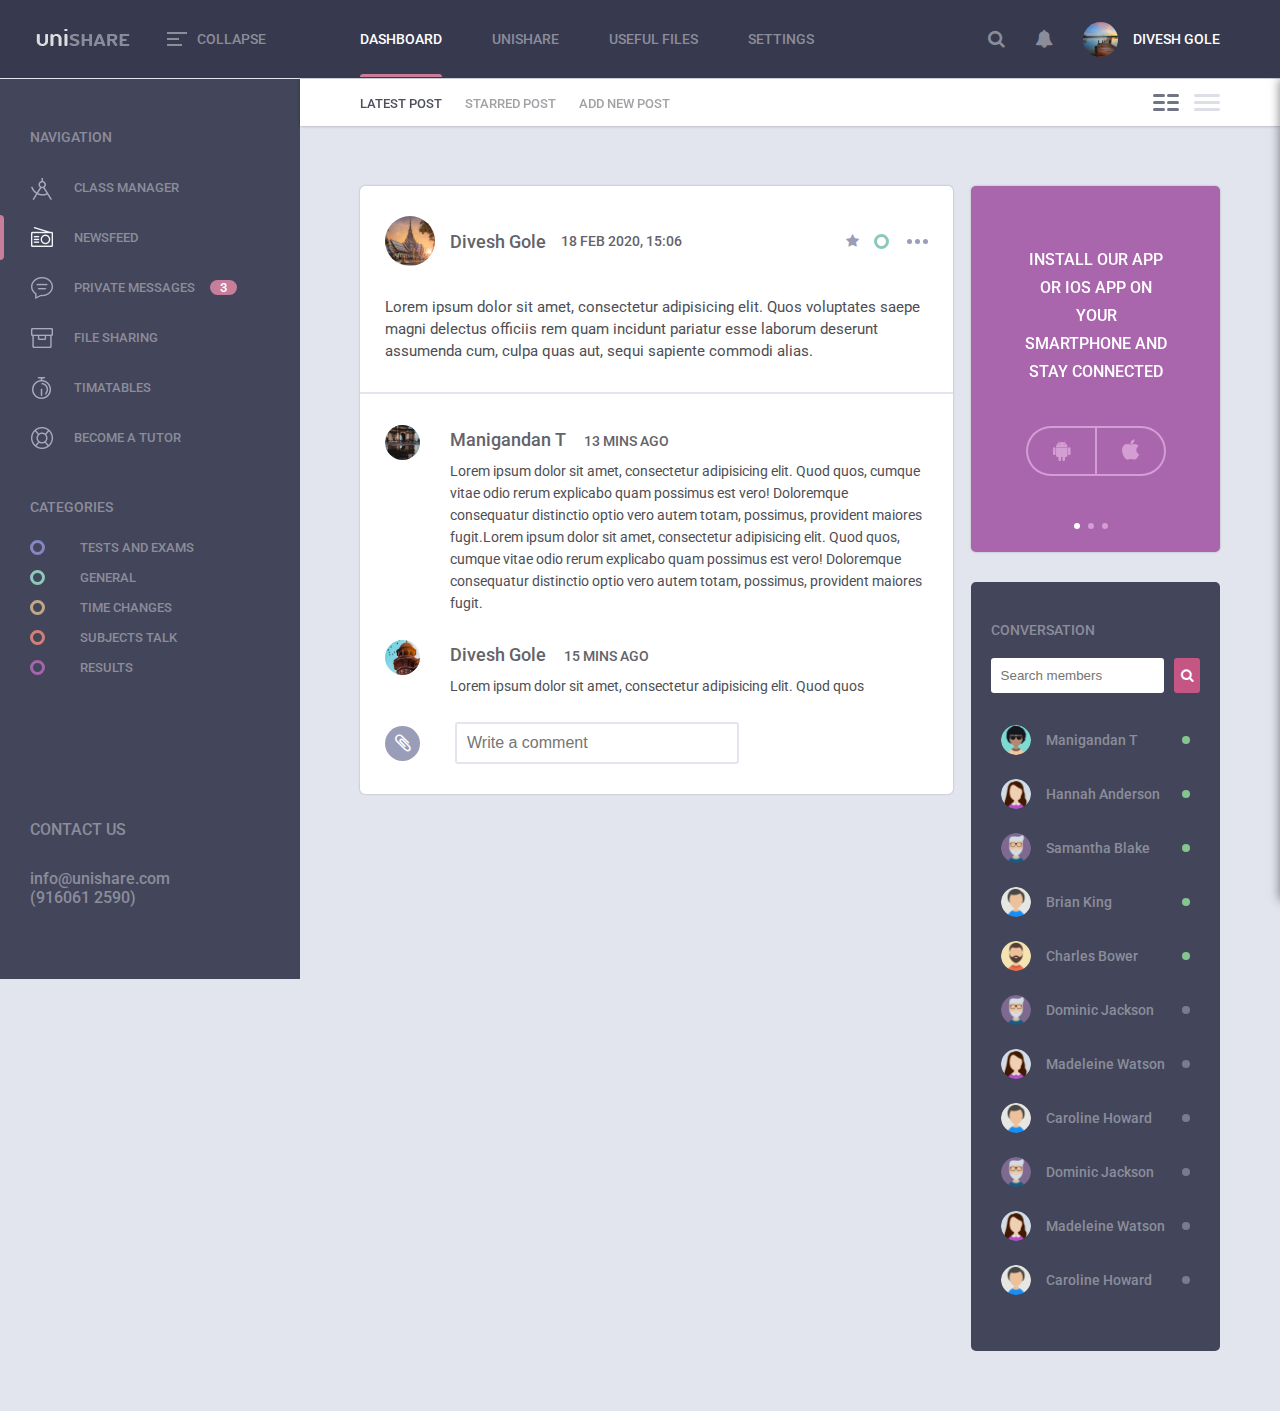
==== commit 7c6edcd2: "hi" ====
--- a/index.html
+++ b/index.html
@@ -57,7 +57,7 @@
                         <div class="nav-block-wrap">
                             <div class="navbar-menu">
                                 <ul class="d-flex align-items-center justify-content-end">
-                                    <li class="menu-item text-uppercase"><i class="fa fa-search" aria-hidden="true"></i></li>
+                                    <li class="menu-item text-uppercase global-search-btn"><i class="fa fa-search" aria-hidden="true"></i></li>
                                     <li class="menu-item text-uppercase"><i class="fa fa-bell" aria-hidden="true"></i></li>
                                     <li class="menu-item text-uppercase d-flex align-items-center header-user-det p-l-15 p-0">
                                         <span class="user-image">
@@ -168,7 +168,7 @@
 
                         <!-- Dashboard Content Body -->
                         <div class="db-content-body">
-                            <div class="db-content-body-wrap d-flex">
+                            <div class="db-content-body-wrap d-flex justify-content-between">
 
                                 <!-- Post Content Card Block -->
                                 <div class="db-content-post-block">
@@ -217,11 +217,13 @@
                                             <div class="card-comment">
                                                 <div class="post-user-comment">
                                                     <!-- Comment Block View -->
-                                                    <div class="comment-author-det d-flex">
-                                                        <span class="author-image"><img src="img/thumbnail-img-2.jpg" alt="user image"></span>
-                                                        <div class="commented-user-det">
-                                                            <span class="comment-author-name text-capitalise"><a href="#">Manigandan T</a></span>
-                                                            <span class="comment-date text-uppercase">13 Mins Ago</span>
+                                                    <div class="comment-author-det d-flex flex-column">
+                                                        <div class="d-flex align-items-center">
+                                                            <span class="author-image"><img src="img/thumbnail-img-2.jpg" alt="user image"></span>
+                                                            <div class="commented-user-det">
+                                                                <span class="comment-author-name text-capitalise"><a href="#">Manigandan T</a></span>
+                                                                <span class="comment-date text-uppercase">13 Mins Ago</span>
+                                                            </div>
                                                         </div>
                                                         <div class="commented-text">
                                                             <p>Lorem ipsum dolor sit amet, consectetur adipisicing elit. Quod quos, cumque vitae odio rerum explicabo quam possimus est vero! Doloremque consequatur distinctio optio vero autem totam, possimus, provident maiores fugit.Lorem ipsum dolor sit amet, consectetur adipisicing elit. Quod quos, cumque vitae odio rerum explicabo quam possimus est vero! Doloremque consequatur distinctio optio vero autem totam, possimus, provident maiores fugit.</p>
@@ -229,19 +231,19 @@
                                                     </div>
                                                     <!-- Comment Block View End -->
                                                     <!-- Comment Block View -->
-                                                    <div class="comment-author-det d-flex">
-                                                        <span class="author-image"><img src="img/thumbnail-img-1.jpeg" alt="user image"></span>
-                                                        <div class="commented-user-det">
-                                                            <span class="comment-author-name text-capitalise"><a href="#">Divesh Gole</a></span>
-                                                            <span class="comment-date text-uppercase">15 Mins Ago</span>
+                                                    <div class="comment-author-det d-flex flex-column">
+                                                        <div class="d-flex align-items-center">
+                                                            <span class="author-image"><img src="img/thumbnail-img-1.jpeg" alt="user image"></span>
+                                                            <div class="commented-user-det">
+                                                                <span class="comment-author-name text-capitalise"><a href="#">Divesh Gole</a></span>
+                                                                <span class="comment-date text-uppercase">15 Mins Ago</span>
+                                                            </div>
                                                         </div>
                                                         <div class="commented-text">
                                                             <p>Lorem ipsum dolor sit amet, consectetur adipisicing elit. Quod quos</p>
-
                                                         </div>
                                                     </div>
                                                     <!-- Comment Block View End -->
-
                                                 </div>
                                                 <div class="comment-textarea-field">
                                                     <div class="comment-textarea-wrap d-flex align-items-center">
@@ -274,207 +276,6 @@
                                     </div>
                                     <!-- Post Card Block End -->
 
-                                    <!-- Post Card Block -->
-                                    <div class="post-block-wrap">
-                                        <div class="card">
-                                            <!-- Card Header -->
-                                            <div class="card-header">
-                                                <div class="post-author-det-wrap d-flex align-items-center justify-content-between">
-                                                    <div class="post-author-det d-flex align-items-center">
-                                                        <span class="author-image"><img src="img/thumbnail-img-7.jpeg" alt="user image"></span>
-                                                        <span class="author-name text-capitalise"><a href="#">Divesh Gole</a></span>
-                                                        <span class="post-date text-uppercase">18 Feb 2020, 15:06</span>
-                                                    </div>
-                                                    <div class="post-sub-det d-flex align-items-center">
-                                                        <span class="post-star"><i class="fa fa-star" aria-hidden="true"></i></span>
-                                                        <span class="post-category general"></span>
-                                                        <span class="post-other-opt">
-                                                            <div class="post-other-icon d-flex align-items-center">
-                                                                <span></span>
-                                                                <span></span>
-                                                                <span></span>
-                                                            </div>
-                                                            <div class="post-opt-wrap">
-                                                                <div class="post-opt-container">
-                                                                    <span><a href="#">Edit</a></span>
-                                                                    <span><a href="#">Delete</a></span>
-                                                                </div>
-                                                            </div>
-                                                        </span>
-                                                    </div>
-                                                </div>
-                                            </div>
-                                            <!-- Card Header Ends -->
-
-                                            <!-- Card Content -->
-                                            <div class="card-content">
-                                                <div class="post-content-wrap">
-                                                    <p>Lorem ipsum dolor sit amet, consectetur adipisicing elit. Quos voluptates saepe magni delectus officiis rem quam incidunt pariatur esse laborum deserunt assumenda cum, culpa quas aut, sequi sapiente commodi alias.</p>
-                                                </div>
-                                            </div>
-                                            <!-- Card Content Ends -->
-
-                                            <!-- Card Comment -->
-                                            <div class="card-comment">
-                                                <div class="post-user-comment">
-                                                    <!-- Comment Block View -->
-                                                    <div class="comment-author-det d-flex">
-                                                        <span class="author-image"><img src="img/thumbnail-img-2.jpg" alt="user image"></span>
-                                                        <div class="commented-user-det">
-                                                            <span class="comment-author-name text-capitalise"><a href="#">Manigandan T</a></span>
-                                                            <span class="comment-date text-uppercase">13 Mins Ago</span>
-                                                        </div>
-                                                        <div class="commented-text">
-                                                            <p>Lorem ipsum dolor sit amet, consectetur adipisicing elit. Quod quos, cumque vitae odio rerum explicabo quam possimus est vero! Doloremque consequatur distinctio optio vero autem totam, possimus, provident maiores fugit.Lorem ipsum dolor sit amet, consectetur adipisicing elit. Quod quos, cumque vitae odio rerum explicabo quam possimus est vero! Doloremque consequatur distinctio optio vero autem totam, possimus, provident maiores fugit.</p>
-                                                        </div>
-                                                    </div>
-                                                    <!-- Comment Block View End -->
-                                                    <!-- Comment Block View -->
-                                                    <div class="comment-author-det d-flex">
-                                                        <span class="author-image"><img src="img/thumbnail-img-1.jpeg" alt="user image"></span>
-                                                        <div class="commented-user-det">
-                                                            <span class="comment-author-name text-capitalise"><a href="#">Divesh Gole</a></span>
-                                                            <span class="comment-date text-uppercase">15 Mins Ago</span>
-                                                        </div>
-                                                        <div class="commented-text">
-                                                            <p>Lorem ipsum dolor sit amet, consectetur adipisicing elit. Quod quos</p>
-
-                                                        </div>
-                                                    </div>
-                                                    <!-- Comment Block View End -->
-
-                                                </div>
-                                                <div class="comment-textarea-field">
-                                                    <div class="comment-textarea-wrap d-flex align-items-center">
-                                                        <div class="add-attachments">
-                                                            <span class="d-flex align-items-center justify-content-center" title="Add attachment"><i class="fa fa-paperclip" aria-hidden="true"></i></span>
-                                                        </div>
-                                                        <div class="comment-form d-flex align-items-stretch">
-                                                            <input type="text" class="form-control" placeholder="Write a comment">
-                                                            <button type="submit" class="btn submit-comment"><i class="fa fa-paper-plane" aria-hidden="true"></i></button>
-                                                        </div>
-                                                        <div class="attachment-opt-wrap d-flex align-items-center">
-                                                            <span class="attach-opt d-flex align-items-center justify-content-center">
-                                                                <a href="#"><i class="fa fa-picture-o" aria-hidden="true"></i></a>
-                                                                <span class="tooltip">Image</span>
-                                                            </span>
-                                                            <span class="attach-opt d-flex align-items-center justify-content-center">
-                                                                <a href="#"><i class="fa fa-link" aria-hidden="true"></i>
-                                                                </a>
-                                                                <span class="tooltip">Link</span></span>
-                                                            <span class="attach-opt d-flex align-items-center justify-content-center">
-                                                                <a href="#"><i class="fa fa-file" aria-hidden="true"></i></a>
-                                                                <span class="tooltip">File</span>
-                                                            </span>
-                                                        </div>
-                                                    </div>
-                                                </div>
-                                            </div>
-                                            <!-- Card Comment Ends -->
-                                        </div>
-                                    </div>
-                                    <!-- Post Card Block End -->
-
-                                    <!-- Post Card Block -->
-                                    <div class="post-block-wrap">
-                                        <div class="card">
-                                            <!-- Card Header -->
-                                            <div class="card-header">
-                                                <div class="post-author-det-wrap d-flex align-items-center justify-content-between">
-                                                    <div class="post-author-det d-flex align-items-center">
-                                                        <span class="author-image"><img src="img/thumbnail-img-7.jpeg" alt="user image"></span>
-                                                        <span class="author-name text-capitalise"><a href="#">Divesh Gole</a></span>
-                                                        <span class="post-date text-uppercase">18 Feb 2020, 15:06</span>
-                                                    </div>
-                                                    <div class="post-sub-det d-flex align-items-center">
-                                                        <span class="post-star"><i class="fa fa-star" aria-hidden="true"></i></span>
-                                                        <span class="post-category general"></span>
-                                                        <span class="post-other-opt">
-                                                            <div class="post-other-icon d-flex align-items-center">
-                                                                <span></span>
-                                                                <span></span>
-                                                                <span></span>
-                                                            </div>
-                                                            <div class="post-opt-wrap">
-                                                                <div class="post-opt-container">
-                                                                    <span><a href="#">Edit</a></span>
-                                                                    <span><a href="#">Delete</a></span>
-                                                                </div>
-                                                            </div>
-                                                        </span>
-                                                    </div>
-                                                </div>
-                                            </div>
-                                            <!-- Card Header Ends -->
-
-                                            <!-- Card Content -->
-                                            <div class="card-content">
-                                                <div class="post-content-wrap">
-                                                    <p>Lorem ipsum dolor sit amet, consectetur adipisicing elit. Quos voluptates saepe magni delectus officiis rem quam incidunt pariatur esse laborum deserunt assumenda cum, culpa quas aut, sequi sapiente commodi alias.</p>
-                                                </div>
-                                            </div>
-                                            <!-- Card Content Ends -->
-
-                                            <!-- Card Comment -->
-                                            <div class="card-comment">
-                                                <div class="post-user-comment">
-                                                    <!-- Comment Block View -->
-                                                    <div class="comment-author-det d-flex">
-                                                        <span class="author-image"><img src="img/thumbnail-img-2.jpg" alt="user image"></span>
-                                                        <div class="commented-user-det">
-                                                            <span class="comment-author-name text-capitalise"><a href="#">Manigandan T</a></span>
-                                                            <span class="comment-date text-uppercase">13 Mins Ago</span>
-                                                        </div>
-                                                        <div class="commented-text">
-                                                            <p>Lorem ipsum dolor sit amet, consectetur adipisicing elit. Quod quos, cumque vitae odio rerum explicabo quam possimus est vero! Doloremque consequatur distinctio optio vero autem totam, possimus, provident maiores fugit.Lorem ipsum dolor sit amet, consectetur adipisicing elit. Quod quos, cumque vitae odio rerum explicabo quam possimus est vero! Doloremque consequatur distinctio optio vero autem totam, possimus, provident maiores fugit.</p>
-                                                        </div>
-                                                    </div>
-                                                    <!-- Comment Block View End -->
-                                                    <!-- Comment Block View -->
-                                                    <div class="comment-author-det d-flex">
-                                                        <span class="author-image"><img src="img/thumbnail-img-1.jpeg" alt="user image"></span>
-                                                        <div class="commented-user-det">
-                                                            <span class="comment-author-name text-capitalise"><a href="#">Divesh Gole</a></span>
-                                                            <span class="comment-date text-uppercase">15 Mins Ago</span>
-                                                        </div>
-                                                        <div class="commented-text">
-                                                            <p>Lorem ipsum dolor sit amet, consectetur adipisicing elit. Quod quos</p>
-
-                                                        </div>
-                                                    </div>
-                                                    <!-- Comment Block View End -->
-
-                                                </div>
-                                                <div class="comment-textarea-field">
-                                                    <div class="comment-textarea-wrap d-flex align-items-center">
-                                                        <div class="add-attachments">
-                                                            <span class="d-flex align-items-center justify-content-center" title="Add attachment"><i class="fa fa-paperclip" aria-hidden="true"></i></span>
-                                                        </div>
-                                                        <div class="comment-form d-flex align-items-stretch">
-                                                            <input type="text" class="form-control" placeholder="Write a comment">
-                                                            <button type="submit" class="btn submit-comment"><i class="fa fa-paper-plane" aria-hidden="true"></i></button>
-                                                        </div>
-                                                        <div class="attachment-opt-wrap d-flex align-items-center">
-                                                            <span class="attach-opt d-flex align-items-center justify-content-center">
-                                                                <a href="#"><i class="fa fa-picture-o" aria-hidden="true"></i></a>
-                                                                <span class="tooltip">Image</span>
-                                                            </span>
-                                                            <span class="attach-opt d-flex align-items-center justify-content-center">
-                                                                <a href="#"><i class="fa fa-link" aria-hidden="true"></i>
-                                                                </a>
-                                                                <span class="tooltip">Link</span></span>
-                                                            <span class="attach-opt d-flex align-items-center justify-content-center">
-                                                                <a href="#"><i class="fa fa-file" aria-hidden="true"></i></a>
-                                                                <span class="tooltip">File</span>
-                                                            </span>
-                                                        </div>
-                                                    </div>
-                                                </div>
-                                            </div>
-                                            <!-- Card Comment Ends -->
-                                        </div>
-                                    </div>
-                                    <!-- Post Card Block End -->
                                 </div>
                                 <!-- Post Content Card Block End -->
 
@@ -675,7 +476,7 @@
                             <div class="form-group d-flex">
                                 <div class="col-6 category-select-wrap">
                                     <label class="control-label">Category</label>
-                                    <input type="text" class="form-control select-category-input" id="post-category" placeholder="Select Category" autocomplete="off">
+                                    <input type="text" class="form-control select-category-input" id="post-category" placeholder="Select Category" autocomplete="off" readonly="readonly">
                                     <div class="category-select">
                                         <ul>
                                             <li><span class="category-label test-n-exams"></span><span>Tests And Exam</span></li>
@@ -701,6 +502,33 @@
     </div>
     <!-- Add New Post Modal End -->
 
+    <!-- Global Search Block -->
+    <div class="global-search-block">
+        <div class="global-search-block-wrap">
+            <!-- Global Search Header -->
+            <div class="global-search-header">
+                <h3>Search Your Topic</h3>
+                <div class="global-search-input-wrap">
+                    <div class="form-group">
+                        <input type="text" class="form-control global-search-input" placeholder="What are you thinking?">
+                    </div>
+                </div>
+            </div>
+            <!-- Global Search Header End -->
+            
+            <!-- Global Search Content End -->
+            <div class="global-search-content">
+                <div class="global-search-content-wrap">
+                    <ul>
+                        
+                    </ul>
+                </div>
+            </div>
+            <!-- Global Search Content End -->
+        </div>
+    </div>
+    <!-- Global Search Block End -->
+
 
 
     <script src="https://code.jquery.com/jquery-3.4.1.min.js"></script>
--- a/css/style.css
+++ b/css/style.css
@@ -311,16 +311,16 @@
 }
 
 .card-header {
-    padding: 30px 40px 15px;
+    padding: 30px 25px 15px;
     border-radius: 5px 5px 0 0;
 }
 
 .card-content {
-    padding: 15px 40px 30px;
+    padding: 15px 25px 30px;
 }
 
 .card-comment {
-    padding: 30px 40px;
+    padding: 30px 25px;
     border-top: 2px solid #e2e5ee;
 }
 
@@ -391,7 +391,8 @@
 
 .nav-block-3 .navbar-menu .menu-item:hover:not(.header-user-det)::after,
 .nav-block-2 .navbar-menu .menu-item.active::after,
-.nav-block-2 .navbar-menu .menu-item:hover::after {
+.nav-block-2 .navbar-menu .menu-item:hover::after,
+.navbar-menu .menu-item.global-search-btn.active::after {
     background: #cb7b98;
     -webkit-transform: scaleX(1);
     transform: scaleX(1);
@@ -745,10 +746,7 @@
 }
 
 .db-content-body-wrap > div.db-content-post-block {
-    -webkit-box-flex: 1;
-    -ms-flex: 1 1 68%;
-    flex: 1 1 68%;
-    margin-right: 15px;
+    width: 69%;
     -webkit-transition: all .3s ease;
     transition: all .3s ease;
 }
@@ -758,11 +756,7 @@
 }
 
 .db-content-body-wrap > div.db-content-side-block {
-    -webkit-box-flex: 1;
-    -ms-flex: 1 1 28%;
-    flex: 1 1 28%;
-    width: 28%;
-    margin-left: 15px;
+    width: 29%;
     -webkit-transition: all .3s ease;
     transition: all .3s ease;
 }
@@ -1445,6 +1439,10 @@
     border: 2px solid #ccc;
     width: 100%;
     font-size: 15px;
+}
+
+.add-post-form .form-control.select-category-input {
+    cursor: pointer;
 }
 
 .add-post-form textarea.form-control {
@@ -1535,3 +1533,50 @@
 }
 
 /*---- Add New Post Modal End ----*/
+
+/*---- Global Search Block ----*/
+.global-search-btn.active .fa {
+    color: #fff !important;
+    position: relative;
+}
+
+.global-search-block {
+    position: fixed;
+    width: 307px;
+    top: 79px;
+    right: 0;
+    height: calc(100% - 79px);
+    background: #fff;
+    -webkit-box-shadow: 0 0 10px rgba(0, 0, 0, 0.5);
+    box-shadow: 0 0 10px rgba(0, 0, 0, 0.5);
+    z-index: 99;
+    overflow-y: auto;
+    -webkit-transform: translateX(100%);
+    transform: translateX(100%);
+    -webkit-transition: -webkit-transform .4s ease;
+    transition: -webkit-transform .4s ease;
+    transition: transform .4s ease;
+    transition: transform .4s ease, -webkit-transform .4s ease;
+}
+
+.global-search-block.open {
+    -webkit-transform: translateX(0);
+    transform: translateX(0);
+}
+
+.global-search-header {
+    padding: 20px;
+    background: var(--sidebar-bg);
+}
+
+.global-search-header h3 {
+    color: #fff;
+    font-size: 18px;
+    margin-bottom: 10px;
+}
+
+.global-search-header .global-search-input {
+    width: 100%;
+}
+
+/*---- Global Search Block End ----*/
--- a/css/responsive.css
+++ b/css/responsive.css
@@ -1,315 +1,3 @@
-@media only screen and (min-width: 600px) {
-    .lp-share-icon {
-        -webkit-transform: translateX(100px);
-        transform: translateX(100px);
-        -webkit-transition: .5s ease;
-        transition: .5s ease;
-        -webkit-transition-delay: 2.2s;
-        transition-delay: 2.2s;
-    }
-
-    .lp-share-icon.social-open {
-        -webkit-transform: translateX(0px);
-        transform: translateX(0px);
-        -webkit-transition-delay: .2s;
-        transition-delay: .2s;
-    }
-
-}
-
-
-
-@media only screen and (device-width: 768px) {
-    .lp-hero--img {
-        padding: 0 20px;
-    }
-}
-
-@media only screen and (max-width: 1024px) {
-
-    .lp-thumbnail-box .thumbnail-link {
-        bottom: 0px;
-    }
-}
-
-@media only screen and (max-width: 768px) {
-    .country-desc p {
-        max-height: 135px;
-        overflow: hidden;
-        position: relative;
-    }
-
-    .country-desc p::after {
-        content: '';
-        position: absolute;
-        left: 0;
-        bottom: 0;
-        height: 15px;
-        width: 100%;
-        background: -webkit-gradient(linear, left top, left bottom, from(transparent), to(rgb(255, 255, 255)));
-        background: linear-gradient(transparent, rgb(255, 255, 255));
-    }
-
-    .owl-prev {
-        left: 8px;
-    }
-
-    .owl-next {
-        right: 8px;
-    }
-
-    .lp-cd--wrap {
-        padding: 60px 20px;
-    }
-
-    .instagram-pics-wrap > div,
-    .lp-thumbnail-box .thumbnail {
-        height: 250px;
-    }
-
-    .instagram-pics-wrap .instagram-link a {
-        padding: 5px 20px;
-    }
-
-    .tab-content > div {
-        padding: 0px 20px 30px 0;
-    }
-
-    .lp-country--wrap {
-        padding-left: 20px;
-        top: -200px;
-    }
-
-    .country-search-wrap > form,
-    .country-search-wrap > div {
-        -webkit-box-flex: 0;
-        -ms-flex: 0 1 50%;
-        flex: 0 1 50%;
-    }
-
-    .footer-container.container-fluid {
-        padding: 0 20px;
-    }
-
-    .footer-container .col {
-        -webkit-box-flex: 1;
-        -ms-flex: 1 1 calc(100% / 4);
-        flex: 1 1 calc(100% / 4);
-    }
-
-    .footer-social-icon a {
-        margin-right: 20px;
-    }
-
-    .tab-nav li {
-        width: auto;
-    }
+@media only screen and (max-width: 1500px) {
     
-    .lp-slider-section-wrap {
-        margin-bottom: 110px;
-    }
-}
-
-@media only screen and (max-width: 767px) {
-
-    .toggle-wrap {
-        padding: 20px 30px;
-        width: 100%;
-    }
-
-    .hero-img-caption h1 {
-        font-size: 50px;
-        color: #000;
-    }
-
-    .hero-img-caption p {
-        color: #000;
-        font-size: 18px;
-        font-weight: 500;
-    }
-
-    .lp-country--wrap {
-        top: 0;
-        padding: 0;
-    }
-
-    .lp-slider-img {
-        height: 250px;
-        margin-bottom: 30px;
-    }
-
-    .lp-hero--img {
-        padding: 0 30px;
-    }
-
-    .lp-thumbnail-box .thumbnail {
-        width: calc(100% / 2);
-        position: relative;
-        z-index: 1;
-    }
-
-    .lp-thumbnail-box .thumbnail::after {
-        content: '';
-        position: absolute;
-        top: 0;
-        left: 0;
-        width: 100%;
-        height: 100%;
-        background: rgba(0, 0, 0, 0.3);
-        z-index: 0;
-    }
-
-    .lp-share-option {
-        background: #000;
-    }
-
-    .country-search-wrap > form,
-    .country-search-wrap > div {
-        -webkit-box-flex: 0;
-        -ms-flex: 0 1 100%;
-        flex: 0 1 100%;
-    }
-
-    .lp-share-icon {
-        -webkit-transform: translateX(0);
-        transform: translateX(0);
-    }
-
-    .lp-slider--container {
-        height: auto;
-        margin-bottom: 30px;
-    }
-
-    .lp-slider--container .slider-content-wrap {
-        padding: 0 15px;
-    }
-
-    .lp-slider-section-wrap {
-        margin-top: 30px;
-        margin-bottom: 30px;
-    }
-
-    .owl-next,
-    .owl-prev {
-        font-size: 45px !important;
-        top: 10%;
-    }
-
-    .owl-prev {
-        left: 3px;
-    }
-
-    .owl-next {
-        right: 3px;
-    }
-
-    .lp-cd--wrap {
-        padding: 40px 15px;
-    }
-
-    .lp-cd-header .header-title {
-        font-size: 26px;
-    }
-
-    #tabs {
-        -ms-flex-wrap: nowrap;
-        flex-wrap: nowrap;
-        overflow-x: auto;
-    }
-
-    #tabs::-webkit-scrollbar {
-        display: none;
-    }
-
-    .tab-content > div {
-        width: calc(100% / 2);
-    }
-
-    .instagram-pics-wrap > div {
-        width: calc(100% / 2);
-    }
-
-    .footer-container.container-fluid {
-        padding: 0 15px;
-    }
-
-    .footer-container .col {
-        margin-bottom: 20px;
-    }
-
-    .search-view-container {
-        width: 100%;
-    }
-
-    .search-view-container .search-btn {
-        width: 50px;
-    }
-
-    .search-view-container .search-btn .fa-search {
-        display: block;
-    }
-
-    .search-view-container .search-btn span {
-        display: none;
-    }
-
-    .search-view-wrap {
-        padding: 80px 15px;
-        background: #fff;
-        overflow: auto;
-    }
-
-    .search-view-container .search-input {
-        padding-right: 55px;
-    }
-
-    .search-title {
-        font-size: 26px;
-    }
-
-    .close-search-box {
-        top: 30px;
-        right: 20px;
-    }
-
-    .country-options-container {
-        width: 100%;
-    }
-
-    .country-option {
-        margin: 20px 10px;
-    }
-
-    .country-names-options {
-        padding: 30px 0;
-    }
-
-    .social-icon {
-        -webkit-transform: translateX(0);
-        transform: translateX(0);
-        visibility: visible !important;
-    }
-
-    .hero-play-story-cont {
-        display: -webkit-box;
-        display: -ms-flexbox;
-        display: flex;
-        -webkit-box-align: center;
-        -ms-flex-align: center;
-        align-items: center;
-    }
-
-    .hero-play-story .video-play {
-        margin-right: 20px;
-    }
-
-    .video-caption {
-        -webkit-transform: rotate(0);
-        transform: rotate(0);
-        top: 0;
-    }
-    
-    .lp-slider--container .slider-title {
-        font-size: 26px;
-    }
-}
+}